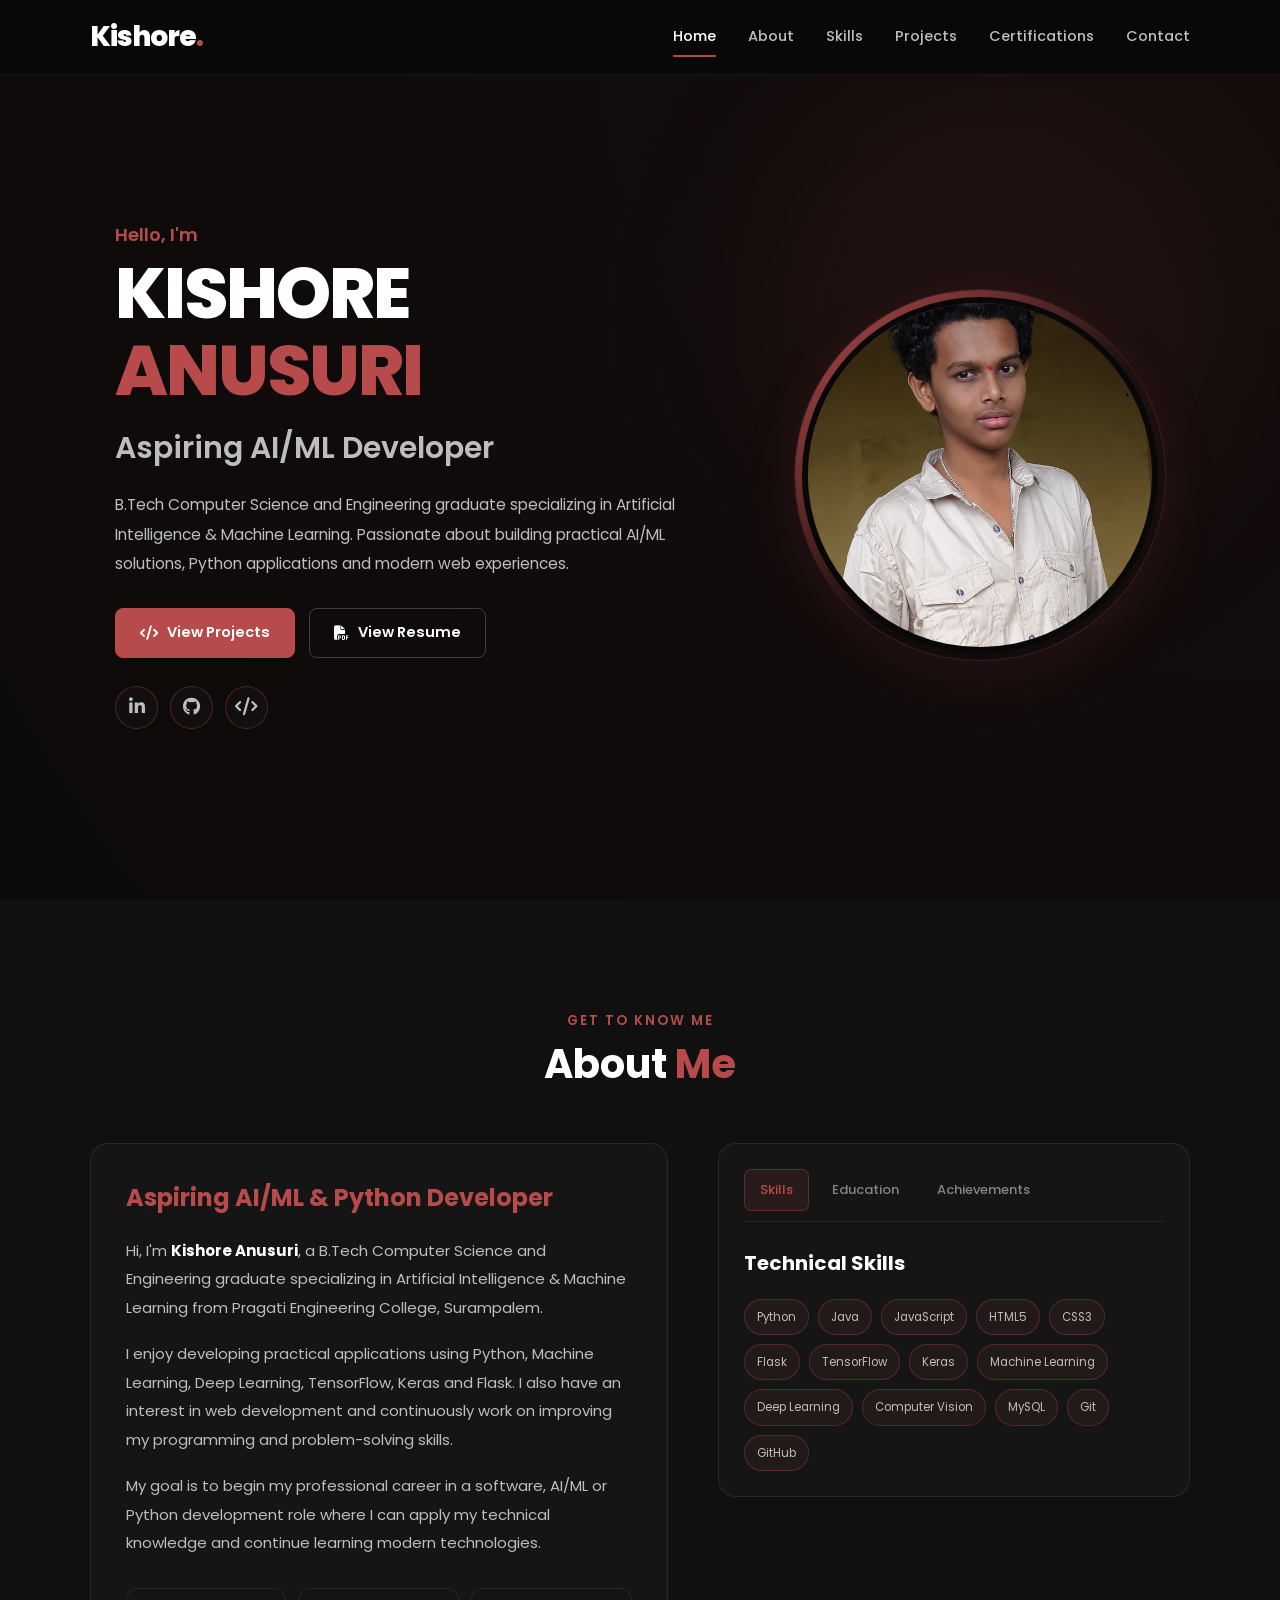
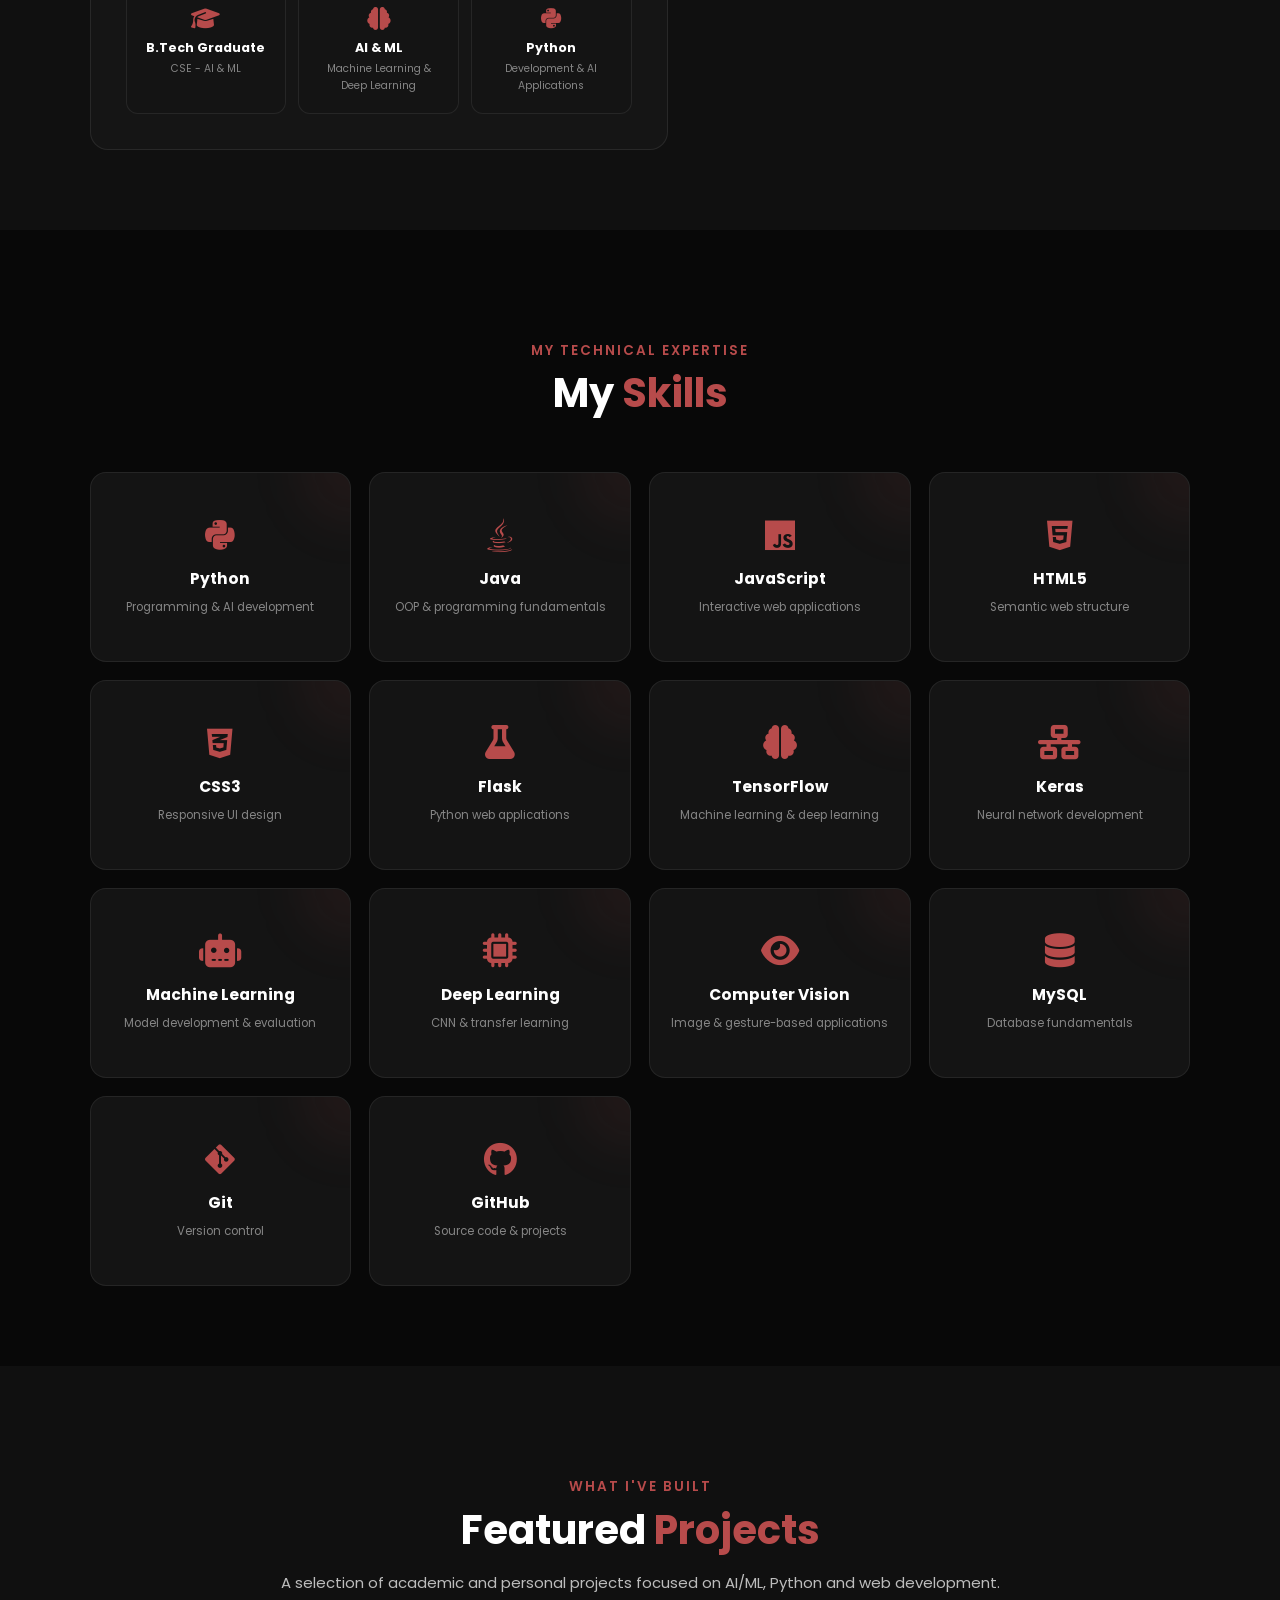
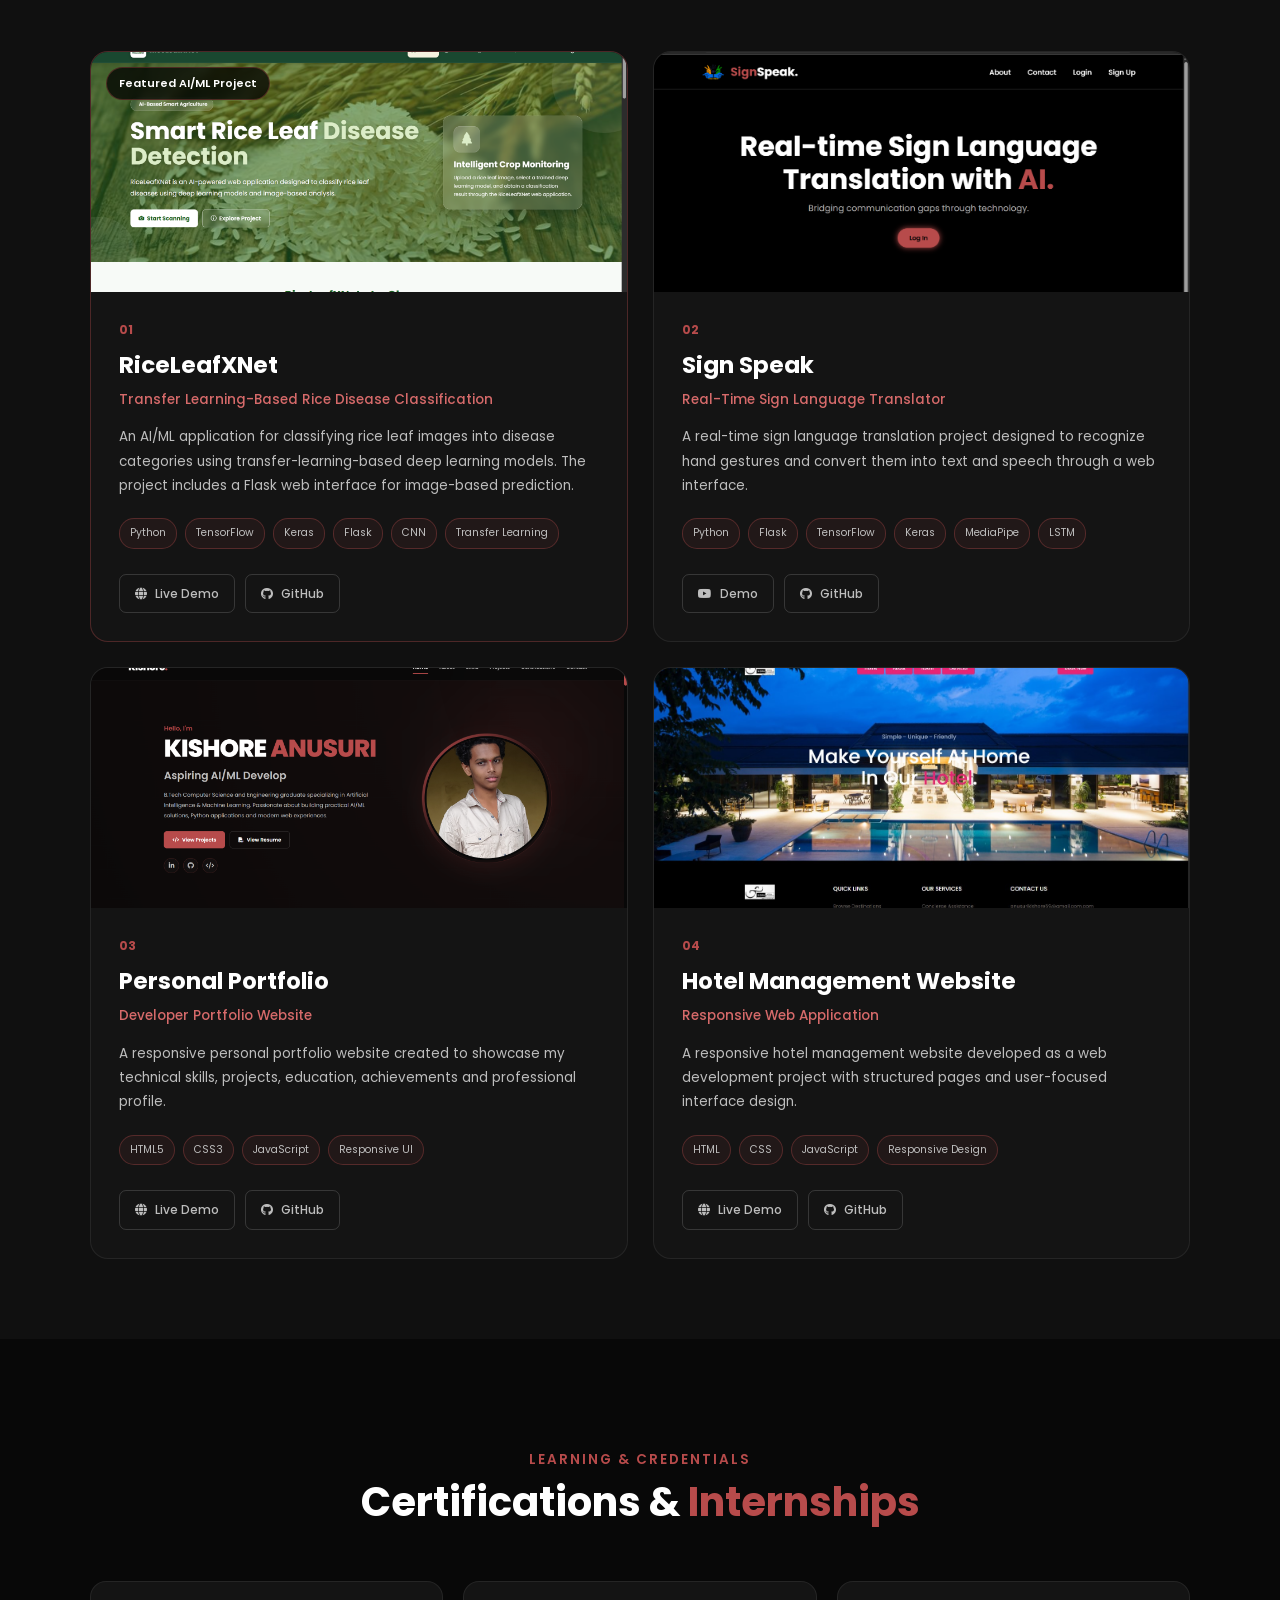
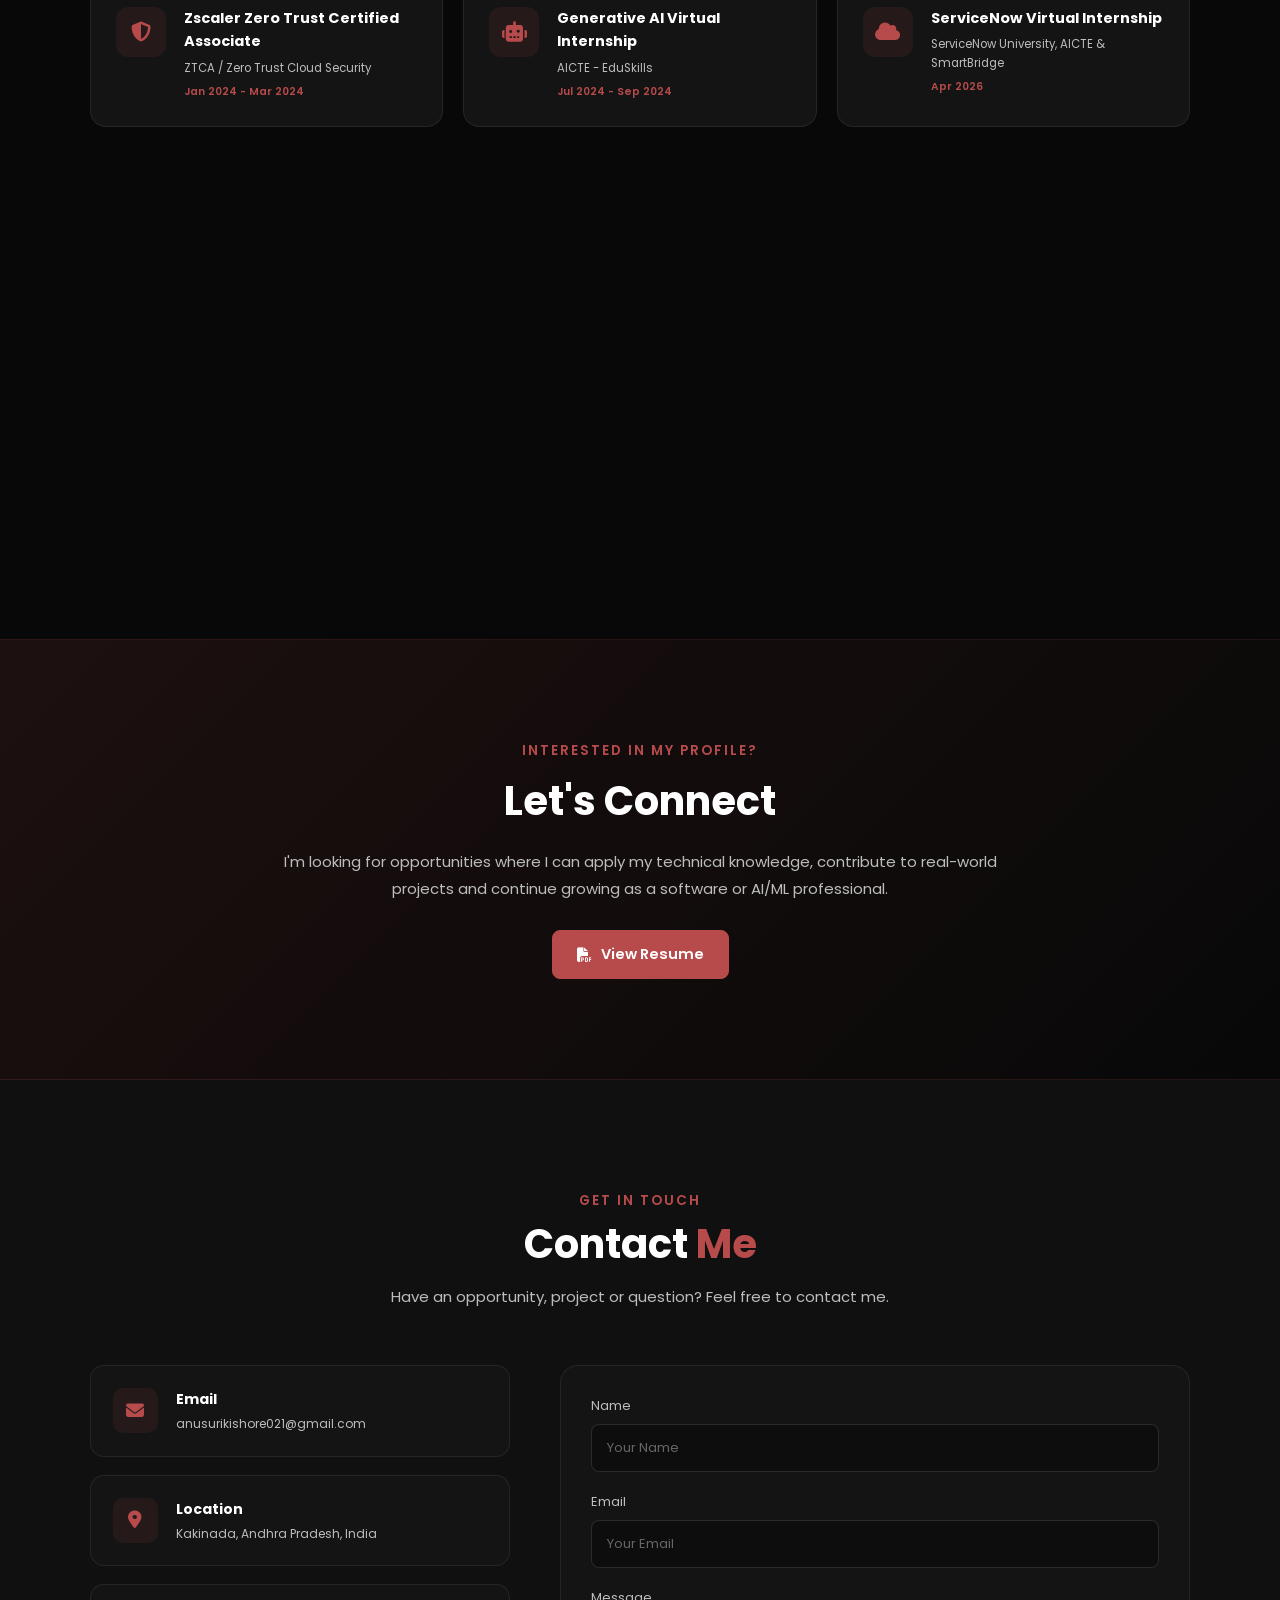
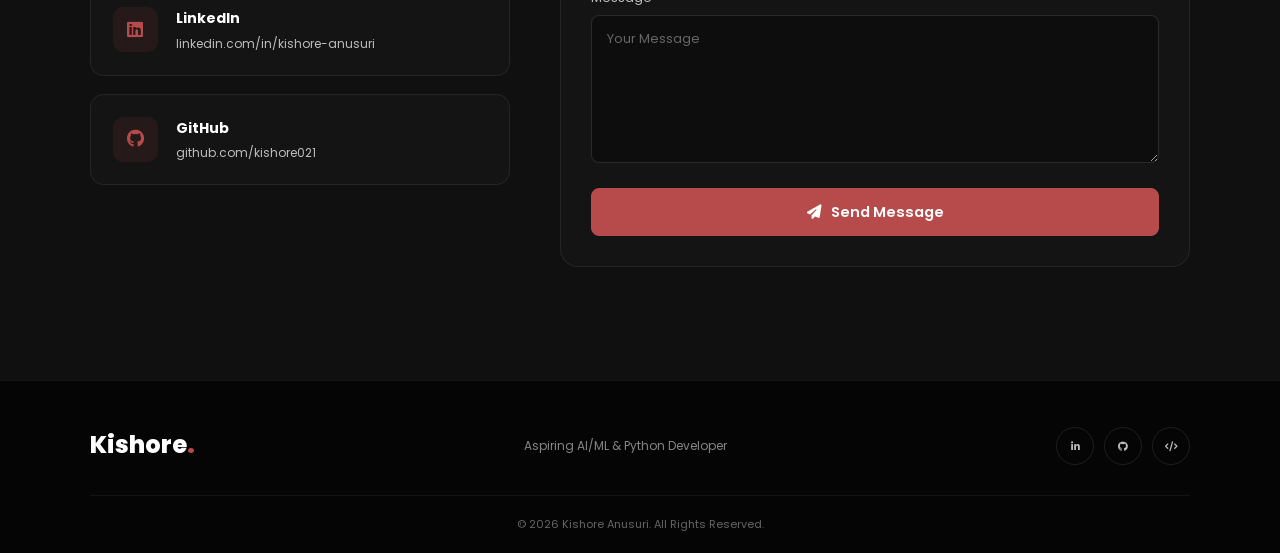
==== kishoreportfolio-main/kishore portfolio/index.html @ e3eb878f "Add files via upload" ====
<!DOCTYPE html>
<html lang="en">
<head>
    <meta charset="UTF-8">

    <meta name="viewport"
          content="width=device-width, initial-scale=1.0">

    <meta name="description"
          content="Kishore Anusuri - B.Tech CSE AI & ML Graduate, Aspiring AI/ML and Python Developer Portfolio.">

    <meta name="author"
          content="Kishore Anusuri">

    <title>Kishore Anusuri | Aspiring AI/ML & Python Developer</title>

    <!-- Google Font -->
    <link rel="preconnect"
          href="https://fonts.googleapis.com">

    <link rel="preconnect"
          href="https://fonts.gstatic.com"
          crossorigin>

    <link href="https://fonts.googleapis.com/css2?family=Poppins:wght@300;400;500;600;700;800&display=swap"
          rel="stylesheet">

    <!-- Font Awesome -->
    <link rel="stylesheet"
          href="https://cdnjs.cloudflare.com/ajax/libs/font-awesome/6.5.2/css/all.min.css">

    <!-- Main CSS -->
    <link rel="stylesheet"
          href="style.css">
</head>

<body>

<!-- =========================================================
     HEADER
========================================================= -->

<header class="header">

    <a href="#home"
       class="logo">
        Kishore<span>.</span>
    </a>

    <nav class="navbar"
         id="navbar">

        <a href="#home"
           class="nav-link active">
            Home
        </a>

        <a href="#about"
           class="nav-link">
            About
        </a>

        <a href="#skills"
           class="nav-link">
            Skills
        </a>

        <a href="#projects"
           class="nav-link">
            Projects
        </a>

        <a href="#certifications"
           class="nav-link">
            Certifications
        </a>

        <a href="#contact"
           class="nav-link">
            Contact
        </a>

    </nav>

    <button class="menu-toggle"
            id="menu-toggle"
            aria-label="Open navigation menu"
            aria-expanded="false">

        <i class="fas fa-bars"></i>

    </button>

</header>


<!-- =========================================================
     HOME
========================================================= -->

<section class="home section"
         id="home">

    <div class="home-content">

        <p class="home-greeting">
            Hello, I'm
        </p>

        <h1>
            KISHORE <span>ANUSURI</span>
        </h1>

        <h2 class="typing-text">
            <span id="typing"></span>
        </h2>

        <p class="home-description">
            B.Tech Computer Science and Engineering graduate
            specializing in Artificial Intelligence & Machine Learning.
            Passionate about building practical AI/ML solutions,
            Python applications and modern web experiences.
        </p>

        <div class="home-buttons">

            <a href="#projects"
               class="btn primary-btn">

                <i class="fas fa-code"></i>

                View Projects

            </a>

            <a href="kishore.pdf"
               class="btn secondary-btn"
               target="_blank"
               rel="noopener noreferrer">

                <i class="fas fa-file-pdf"></i>

                View Resume

            </a>

        </div>

        <!-- Social Links -->

        <div class="social-icons">

            <a href="https://www.linkedin.com/in/kishore-anusuri"
               target="_blank"
               rel="noopener noreferrer"
               aria-label="LinkedIn">

                <i class="fab fa-linkedin-in"></i>

            </a>

            <a href="https://github.com/kishore021"
               target="_blank"
               rel="noopener noreferrer"
               aria-label="GitHub">

                <i class="fab fa-github"></i>

            </a>

            <a href="https://leetcode.com/u/Kishore_8421/"
               target="_blank"
               rel="noopener noreferrer"
               aria-label="LeetCode">

                <i class="fas fa-code"></i>

            </a>

        </div>

    </div>


    <!-- Profile Image -->

    <div class="home-image">

        <div class="image-wrapper">

            <img src="images/main.jpg"
                 alt="Kishore Anusuri">

        </div>

    </div>

</section>


<!-- =========================================================
     ABOUT
========================================================= -->

<section class="about section"
         id="about">

    <div class="section-heading">

        <p class="section-subtitle">
            Get To Know Me
        </p>

        <h2>
            About <span>Me</span>
        </h2>

    </div>


    <div class="about-container">

        <div class="about-content">

            <h3>
                Aspiring AI/ML & Python Developer
            </h3>

            <p>
                Hi, I'm <strong>Kishore Anusuri</strong>, a B.Tech
                Computer Science and Engineering graduate specializing
                in Artificial Intelligence & Machine Learning from
                Pragati Engineering College, Surampalem.
            </p>

            <p>
                I enjoy developing practical applications using
                Python, Machine Learning, Deep Learning, TensorFlow,
                Keras and Flask. I also have an interest in web
                development and continuously work on improving my
                programming and problem-solving skills.
            </p>

            <p>
                My goal is to begin my professional career in a
                software, AI/ML or Python development role where I can
                apply my technical knowledge and continue learning
                modern technologies.
            </p>


            <div class="about-highlights">

                <div class="highlight-card">

                    <i class="fas fa-graduation-cap"></i>

                    <div>

                        <h4>
                            B.Tech Graduate
                        </h4>

                        <p>
                            CSE - AI & ML
                        </p>

                    </div>

                </div>


                <div class="highlight-card">

                    <i class="fas fa-brain"></i>

                    <div>

                        <h4>
                            AI & ML
                        </h4>

                        <p>
                            Machine Learning & Deep Learning
                        </p>

                    </div>

                </div>


                <div class="highlight-card">

                    <i class="fab fa-python"></i>

                    <div>

                        <h4>
                            Python
                        </h4>

                        <p>
                            Development & AI Applications
                        </p>

                    </div>

                </div>

            </div>

        </div>


        <!-- ABOUT TABS -->

        <div class="about-tabs">

            <div class="tab-buttons">

                <button class="tab-btn active"
                        data-tab="skills-tab">

                    Skills

                </button>

                <button class="tab-btn"
                        data-tab="education-tab">

                    Education

                </button>

                <button class="tab-btn"
                        data-tab="achievement-tab">

                    Achievements

                </button>

            </div>


            <!-- Skills -->

            <div class="tab-content active"
                 id="skills-tab">

                <h3>
                    Technical Skills
                </h3>

                <div class="mini-skills">

                    <span>Python</span>
                    <span>Java</span>
                    <span>JavaScript</span>
                    <span>HTML5</span>
                    <span>CSS3</span>
                    <span>Flask</span>
                    <span>TensorFlow</span>
                    <span>Keras</span>
                    <span>Machine Learning</span>
                    <span>Deep Learning</span>
                    <span>Computer Vision</span>
                    <span>MySQL</span>
                    <span>Git</span>
                    <span>GitHub</span>

                </div>

            </div>


            <!-- Education -->

            <div class="tab-content"
                 id="education-tab">

                <h3>
                    Education
                </h3>

                <div class="education-item">

                    <span class="education-year">
                        2023 - 2026
                    </span>

                    <h4>
                        B.Tech - Computer Science & Engineering
                        (AI & ML)
                    </h4>

                    <p>
                        Pragati Engineering College, Surampalem
                    </p>

                </div>


                <div class="education-item">

                    <span class="education-year">
                        2020 - 2023
                    </span>

                    <h4>
                        Diploma in Computer Engineering
                    </h4>

                    <p>
                        Nuzvid Polytechnic College,
                        Venkatadripuram
                    </p>

                </div>


                <div class="education-item">

                    <span class="education-year">
                        2015 - 2020
                    </span>

                    <h4>
                        SSC
                    </h4>

                    <p>
                        ZPP High School, Andhra Pradesh
                    </p>

                </div>

            </div>


            <!-- Achievements -->

            <div class="tab-content"
                 id="achievement-tab">

                <h3>
                    Achievements
                </h3>

                <ul class="achievement-list">

                    <li>

                        <i class="fas fa-trophy"></i>

                        <span>
                            Outstanding performance at department
                            technical expo for a weather forecasting
                            project using web technologies and Weather API.
                        </span>

                    </li>


                    <li>

                        <i class="fas fa-users"></i>

                        <span>
                            Coordinated and managed the
                            <strong>Logic Unlock</strong> event.
                        </span>

                    </li>


                    <li>

                        <i class="fas fa-code"></i>

                        <span>
                            Active problem-solving practice through
                            coding platforms and GitHub projects.
                        </span>

                    </li>


                    <li>

                        <i class="fas fa-microphone"></i>

                        <span>
                            Developed an Indian Sign Language
                            translation project and participated in
                            Smart India Hackathon at college level.
                        </span>

                    </li>

                </ul>

            </div>

        </div>

    </div>

</section>


<!-- =========================================================
     SKILLS
========================================================= -->

<section class="skills section"
         id="skills">

    <div class="section-heading">

        <p class="section-subtitle">
            My Technical Expertise
        </p>

        <h2>
            My <span>Skills</span>
        </h2>

    </div>


    <div class="skills-grid">

        <div class="skill-card">

            <i class="fab fa-python"></i>

            <h3>Python</h3>

            <p>
                Programming & AI development
            </p>

        </div>


        <div class="skill-card">

            <i class="fab fa-java"></i>

            <h3>Java</h3>

            <p>
                OOP & programming fundamentals
            </p>

        </div>


        <div class="skill-card">

            <i class="fab fa-js"></i>

            <h3>JavaScript</h3>

            <p>
                Interactive web applications
            </p>

        </div>


        <div class="skill-card">

            <i class="fab fa-html5"></i>

            <h3>HTML5</h3>

            <p>
                Semantic web structure
            </p>

        </div>


        <div class="skill-card">

            <i class="fab fa-css3-alt"></i>

            <h3>CSS3</h3>

            <p>
                Responsive UI design
            </p>

        </div>


        <div class="skill-card">

            <i class="fas fa-flask"></i>

            <h3>Flask</h3>

            <p>
                Python web applications
            </p>

        </div>


        <div class="skill-card">

            <i class="fas fa-brain"></i>

            <h3>TensorFlow</h3>

            <p>
                Machine learning & deep learning
            </p>

        </div>


        <div class="skill-card">

            <i class="fas fa-network-wired"></i>

            <h3>Keras</h3>

            <p>
                Neural network development
            </p>

        </div>


        <div class="skill-card">

            <i class="fas fa-robot"></i>

            <h3>Machine Learning</h3>

            <p>
                Model development & evaluation
            </p>

        </div>


        <div class="skill-card">

            <i class="fas fa-microchip"></i>

            <h3>Deep Learning</h3>

            <p>
                CNN & transfer learning
            </p>

        </div>


        <div class="skill-card">

            <i class="fas fa-eye"></i>

            <h3>Computer Vision</h3>

            <p>
                Image & gesture-based applications
            </p>

        </div>


        <div class="skill-card">

            <i class="fas fa-database"></i>

            <h3>MySQL</h3>

            <p>
                Database fundamentals
            </p>

        </div>


        <div class="skill-card">

            <i class="fab fa-git-alt"></i>

            <h3>Git</h3>

            <p>
                Version control
            </p>

        </div>


        <div class="skill-card">

            <i class="fab fa-github"></i>

            <h3>GitHub</h3>

            <p>
                Source code & projects
            </p>

        </div>

    </div>

</section>


<!-- =========================================================
     PROJECTS
========================================================= -->

<section class="projects section"
         id="projects">

    <div class="section-heading">

        <p class="section-subtitle">
            What I've Built
        </p>

        <h2>
            Featured <span>Projects</span>
        </h2>

        <p class="section-description">
            A selection of academic and personal projects
            focused on AI/ML, Python and web development.
        </p>

    </div>


    <div class="projects-grid">


        <!-- =================================================
             PROJECT 1 - RICELEAFXNET
        ================================================== -->

        <article class="project-card featured-project">

            <div class="project-image">

                <img src="images/riceleafxnet.png"
                     alt="RiceLeafXNet Rice Disease Classification">

                <div class="project-overlay">

                    <span>
                        Featured AI/ML Project
                    </span>

                </div>

            </div>


            <div class="project-content">

                <div class="project-number">
                    01
                </div>

                <h3>
                    RiceLeafXNet
                </h3>

                <h4>
                    Transfer Learning-Based Rice Disease Classification
                </h4>

                <p>
                    An AI/ML application for classifying rice leaf
                    images into disease categories using
                    transfer-learning-based deep learning models.
                    The project includes a Flask web interface for
                    image-based prediction.
                </p>


                <div class="tech-tags">

                    <span>Python</span>
                    <span>TensorFlow</span>
                    <span>Keras</span>
                    <span>Flask</span>
                    <span>CNN</span>
                    <span>Transfer Learning</span>

                </div>


                <div class="project-links">

<a href="https://www.youtube.com/watch?v=RVtiCz2SGIY"
   class="project-btn"
   target="_blank"
   rel="noopener noreferrer"
   aria-label="RiceLeafXNet Live Demo">
    <i class="fas fa-globe"></i>
    Live Demo
</a>


                    <a href="https://github.com/kishore021"
                       target="_blank"
                       rel="noopener noreferrer"
                       class="project-btn">

                        <i class="fab fa-github"></i>

                        GitHub

                    </a>

                </div>

            </div>

        </article>


        <!-- =================================================
             PROJECT 2 - SIGN SPEAK
        ================================================== -->

        <article class="project-card">

            <div class="project-image">

                <img src="images/signspeak.png"
                     alt="Sign Speak Sign Language Translator">

            </div>


            <div class="project-content">

                <div class="project-number">
                    02
                </div>

                <h3>
                    Sign Speak
                </h3>

                <h4>
                    Real-Time Sign Language Translator
                </h4>

                <p>
                    A real-time sign language translation project
                    designed to recognize hand gestures and convert
                    them into text and speech through a web interface.
                </p>


                <div class="tech-tags">

                    <span>Python</span>
                    <span>Flask</span>
                    <span>TensorFlow</span>
                    <span>Keras</span>
                    <span>MediaPipe</span>
                    <span>LSTM</span>

                </div>


                <div class="project-links">

                    <a href="https://youtu.be/cgldqH_4-zY"
                       target="_blank"
                       rel="noopener noreferrer"
                       class="project-btn">

                        <i class="fab fa-youtube"></i>

                        Demo

                    </a>


                    <a href="https://github.com/Kishore021/SignSpeak-Professional"
                       target="_blank"
                       rel="noopener noreferrer"
                       class="project-btn">

                        <i class="fab fa-github"></i>

                        GitHub

                    </a>

                </div>

            </div>

        </article>


        <!-- =================================================
             PROJECT 3 - PORTFOLIO
        ================================================== -->

        <article class="project-card">

            <div class="project-image">

                <img src="images/portfolio.png"
                     alt="Kishore Portfolio Website">

            </div>


            <div class="project-content">

                <div class="project-number">
                    03
                </div>

                <h3>
                    Personal Portfolio
                </h3>

                <h4>
                    Developer Portfolio Website
                </h4>

                <p>
                    A responsive personal portfolio website created
                    to showcase my technical skills, projects,
                    education, achievements and professional profile.
                </p>


                <div class="tech-tags">

                    <span>HTML5</span>
                    <span>CSS3</span>
                    <span>JavaScript</span>
                    <span>Responsive UI</span>

                </div>


                <div class="project-links">

                    <a href="https://kishore021-portfolio.netlify.app/"
                       target="_blank"
                       rel="noopener noreferrer"
                       class="project-btn">

                        <i class="fas fa-globe"></i>

                        Live Demo

                    </a>


                    <a href="https://github.com/kishore021/kishoreportfolio"
                       target="_blank"
                       rel="noopener noreferrer"
                       class="project-btn">

                        <i class="fab fa-github"></i>

                        GitHub

                    </a>

                </div>

            </div>

        </article>


        <!-- =================================================
             PROJECT 4 - HOTEL MANAGEMENT
        ================================================== -->

        <article class="project-card">

            <div class="project-image">

                <img src="images/hotelmanagement.jpg"
                     alt="Hotel Management Website">

            </div>


            <div class="project-content">

                <div class="project-number">
                    04
                </div>

                <h3>
                    Hotel Management Website
                </h3>

                <h4>
                    Responsive Web Application
                </h4>

                <p>
                    A responsive hotel management website developed
                    as a web development project with structured
                    pages and user-focused interface design.
                </p>


                <div class="tech-tags">

                    <span>HTML</span>
                    <span>CSS</span>
                    <span>JavaScript</span>
                    <span>Responsive Design</span>

                </div>


                <div class="project-links">

                    <a href="https://hotel-management-sample-website.netlify.app/"
                       target="_blank"
                       rel="noopener noreferrer"
                       class="project-btn">

                        <i class="fas fa-globe"></i>

                        Live Demo

                    </a>


                    <a href="https://github.com/Kishore021/hotel"
                       target="_blank"
                       rel="noopener noreferrer"
                       class="project-btn">

                        <i class="fab fa-github"></i>

                        GitHub

                    </a>

                </div>

            </div>

        </article>

    </div>

</section>


<!-- =========================================================
     CERTIFICATIONS
========================================================= -->

<section class="certifications section"
         id="certifications">

    <div class="section-heading">

        <p class="section-subtitle">
            Learning & Credentials
        </p>

        <h2>
            Certifications & <span>Internships</span>
        </h2>

    </div>


    <div class="certifications-grid">


        <div class="certification-card">

            <div class="cert-icon">
                <i class="fas fa-shield-halved"></i>
            </div>

            <div>

                <h3>
                    Zscaler Zero Trust Certified Associate
                </h3>

                <p>
                    ZTCA / Zero Trust Cloud Security
                </p>

                <span>
                    Jan 2024 - Mar 2024
                </span>

            </div>

        </div>


        <div class="certification-card">

            <div class="cert-icon">
                <i class="fas fa-robot"></i>
            </div>

            <div>

                <h3>
                    Generative AI Virtual Internship
                </h3>

                <p>
                    AICTE - EduSkills
                </p>

                <span>
                    Jul 2024 - Sep 2024
                </span>

            </div>

        </div>


        <div class="certification-card">

            <div class="cert-icon">
                <i class="fas fa-cloud"></i>
            </div>

            <div>

                <h3>
                    ServiceNow Virtual Internship
                </h3>

                <p>
                    ServiceNow University,
                    AICTE & SmartBridge
                </p>

                <span>
                    Apr 2026
                </span>

            </div>

        </div>

    </div>

</section>


<!-- =========================================================
     RESUME CTA
========================================================= -->

<section class="resume-section">

    <div class="resume-content">

        <p class="section-subtitle">
            Interested in My Profile?
        </p>

        <h2>
            Let's Connect
        </h2>

        <p>
            I'm looking for opportunities where I can apply my
            technical knowledge, contribute to real-world projects
            and continue growing as a software or AI/ML professional.
        </p>

        <a href="kishore.pdf"
           class="btn primary-btn"
           target="_blank"
           rel="noopener noreferrer">

            <i class="fas fa-file-pdf"></i>

            View Resume

        </a>

    </div>

</section>


<!-- =========================================================
     CONTACT
========================================================= -->

<section class="contact section"
         id="contact">

    <div class="section-heading">

        <p class="section-subtitle">
            Get In Touch
        </p>

        <h2>
            Contact <span>Me</span>
        </h2>

        <p class="section-description">
            Have an opportunity, project or question?
            Feel free to contact me.
        </p>

    </div>


    <div class="contact-container">

        <div class="contact-info">

            <div class="contact-item">

                <i class="fas fa-envelope"></i>

                <div>

                    <h3>
                        Email
                    </h3>

                    <a href="mailto:anusurikishore021@gmail.com">
                        anusurikishore021@gmail.com
                    </a>

                </div>

            </div>


            <div class="contact-item">

                <i class="fas fa-location-dot"></i>

                <div>

                    <h3>
                        Location
                    </h3>

                    <p>
                        Kakinada, Andhra Pradesh, India
                    </p>

                </div>

            </div>


            <div class="contact-item">

                <i class="fab fa-linkedin"></i>

                <div>

                    <h3>
                        LinkedIn
                    </h3>

                    <a href="https://www.linkedin.com/in/kishore-anusuri"
                       target="_blank"
                       rel="noopener noreferrer">

                        linkedin.com/in/kishore-anusuri

                    </a>

                </div>

            </div>


            <div class="contact-item">

                <i class="fab fa-github"></i>

                <div>

                    <h3>
                        GitHub
                    </h3>

                    <a href="https://github.com/kishore021"
                       target="_blank"
                       rel="noopener noreferrer">

                        github.com/kishore021

                    </a>

                </div>

            </div>

        </div>


        <!-- Contact Form -->

        <form class="contact-form"
              id="contact-form"
              action="https://formsubmit.co/anusurikishore021@gmail.com"
              method="POST">

            <input type="hidden"
                   name="_subject"
                   value="New Portfolio Contact">

            <input type="hidden"
                   name="_captcha"
                   value="false">

            <input type="hidden"
                   name="_template"
                   value="table">


            <div class="form-group">

                <label for="name">
                    Name
                </label>

                <input type="text"
                       id="name"
                       name="name"
                       placeholder="Your Name"
                       required>

            </div>


            <div class="form-group">

                <label for="email">
                    Email
                </label>

                <input type="email"
                       id="email"
                       name="email"
                       placeholder="Your Email"
                       required>

            </div>


            <div class="form-group">

                <label for="message">
                    Message
                </label>

                <textarea id="message"
                          name="message"
                          rows="6"
                          placeholder="Your Message"
                          required></textarea>

            </div>


            <button type="submit"
                    class="btn primary-btn">

                <i class="fas fa-paper-plane"></i>

                Send Message

            </button>


            <p id="success-message"
               class="form-message success-message">

                Message sent successfully!

            </p>


            <p id="error-message"
               class="form-message error-message">

                Something went wrong. Please try again.

            </p>

        </form>

    </div>

</section>


<!-- =========================================================
     FOOTER
========================================================= -->

<footer class="footer">

    <div class="footer-content">

        <a href="#home"
           class="footer-logo">

            Kishore<span>.</span>

        </a>

        <p>
            Aspiring AI/ML & Python Developer
        </p>

        <div class="footer-social">

            <a href="https://www.linkedin.com/in/kishore-anusuri"
               target="_blank"
               rel="noopener noreferrer">

                <i class="fab fa-linkedin-in"></i>

            </a>

            <a href="https://github.com/kishore021"
               target="_blank"
               rel="noopener noreferrer">

                <i class="fab fa-github"></i>

            </a>

            <a href="https://leetcode.com/u/Kishore_8421/"
               target="_blank"
               rel="noopener noreferrer">

                <i class="fas fa-code"></i>

            </a>

        </div>

    </div>


    <div class="footer-bottom">

        <p>
            © 2026 Kishore Anusuri. All Rights Reserved.
        </p>

    </div>

</footer>


<!-- =========================================================
     BACK TO TOP
========================================================= -->

<button id="back-to-top"
        aria-label="Back to top">

    <i class="fas fa-arrow-up"></i>

</button>


<!-- Main JavaScript -->
<script src="script.js"></script>

</body>
</html>
---- kishoreportfolio-main/kishore portfolio/style.css ----
/* =========================================================
   KISHORE ANUSURI PORTFOLIO
   Main Stylesheet
========================================================= */

/* =========================================================
   GOOGLE FONT
========================================================= */

@import url('https://fonts.googleapis.com/css2?family=Poppins:wght@300;400;500;600;700;800&display=swap');


/* =========================================================
   ROOT VARIABLES
========================================================= */

:root {

    --bg-primary: #080808;
    --bg-secondary: #101010;
    --bg-card: #141414;
    --bg-card-light: #191919;

    --accent: #b74b4b;
    --accent-light: #d66a6a;
    --accent-dark: #8f3838;

    --text-primary: #ffffff;
    --text-secondary: #bdbdbd;
    --text-muted: #858585;

    --border: rgba(183, 75, 75, 0.35);
    --border-hover: rgba(183, 75, 75, 0.8);

    --shadow: 0 10px 35px rgba(0, 0, 0, 0.45);
    --accent-shadow: 0 10px 35px rgba(183, 75, 75, 0.18);

    --transition: 0.3s ease;

    --max-width: 1200px;
}


/* =========================================================
   GLOBAL RESET
========================================================= */

* {
    margin: 0;
    padding: 0;
    box-sizing: border-box;
}


html {
    font-size: 62.5%;
    scroll-behavior: smooth;
    scroll-padding-top: 90px;
}


body {
    width: 100%;
    min-height: 100vh;

    background:
        radial-gradient(
            circle at top right,
            rgba(183, 75, 75, 0.08),
            transparent 35%
        ),
        var(--bg-primary);

    color: var(--text-primary);

    font-family: 'Poppins', sans-serif;

    line-height: 1.6;

    overflow-x: hidden;
}


body.menu-open {
    overflow: hidden;
}


img {
    display: block;
    max-width: 100%;
}


a {
    color: inherit;
    text-decoration: none;
}


button,
input,
textarea {
    font-family: inherit;
}


button {
    border: none;
}


section {
    width: 100%;
}


::selection {
    background: var(--accent);
    color: #ffffff;
}


/* =========================================================
   SCROLLBAR
========================================================= */

::-webkit-scrollbar {
    width: 8px;
}


::-webkit-scrollbar-track {
    background: var(--bg-primary);
}


::-webkit-scrollbar-thumb {
    background: var(--accent);
    border-radius: 20px;
}


::-webkit-scrollbar-thumb:hover {
    background: var(--accent-light);
}


/* =========================================================
   HEADER
========================================================= */

.header {
    position: fixed;

    top: 0;
    left: 0;

    width: 100%;
    height: 75px;

    padding: 0 7%;

    display: flex;

    align-items: center;
    justify-content: space-between;

    background: rgba(8, 8, 8, 0.88);

    backdrop-filter: blur(12px);

    border-bottom: 1px solid rgba(255, 255, 255, 0.06);

    z-index: 1000;

    transition: var(--transition);
}


.header.scrolled {
    background: rgba(8, 8, 8, 0.97);

    box-shadow:
        0 5px 25px rgba(0, 0, 0, 0.4);
}


/* =========================================================
   LOGO
========================================================= */

.logo {
    font-size: 2.8rem;

    font-weight: 800;

    letter-spacing: -1px;

    color: var(--text-primary);

    transition: var(--transition);
}


.logo span,
.footer-logo span {
    color: var(--accent);
}


.logo:hover {
    transform: translateY(-2px);
}


/* =========================================================
   NAVIGATION
========================================================= */

.navbar {
    display: flex;

    align-items: center;

    gap: 3.2rem;
}


.nav-link {
    position: relative;

    color: var(--text-secondary);

    font-size: 1.45rem;

    font-weight: 500;

    padding: 8px 0;

    transition: var(--transition);
}


.nav-link::after {
    content: "";

    position: absolute;

    left: 0;
    bottom: 0;

    width: 0;
    height: 2px;

    background: var(--accent);

    border-radius: 5px;

    transition: var(--transition);
}


.nav-link:hover,
.nav-link.active {
    color: #ffffff;
}


.nav-link:hover::after,
.nav-link.active::after {
    width: 100%;
}


/* =========================================================
   MOBILE MENU BUTTON
========================================================= */

.menu-toggle {
    display: none;

    width: 44px;
    height: 44px;

    border-radius: 10px;

    background: rgba(183, 75, 75, 0.1);

    border: 1px solid var(--border);

    color: var(--accent);

    font-size: 2rem;

    cursor: pointer;

    transition: var(--transition);
}


.menu-toggle:hover {
    background: var(--accent);

    color: #ffffff;
}


/* =========================================================
   GENERAL SECTION
========================================================= */

.section {
    min-height: 100vh;

    padding: 110px 7% 80px;

    max-width: 1500px;

    margin: auto;
}


/* =========================================================
   SECTION HEADING
========================================================= */

.section-heading {
    text-align: center;

    max-width: 750px;

    margin: 0 auto 55px;
}


.section-subtitle {
    color: var(--accent);

    font-size: 1.35rem;

    font-weight: 600;

    text-transform: uppercase;

    letter-spacing: 2px;

    margin-bottom: 8px;
}


.section-heading h2 {
    font-size: 4rem;

    font-weight: 700;

    line-height: 1.2;

    margin-bottom: 15px;
}


.section-heading h2 span {
    color: var(--accent);
}


.section-description {
    color: var(--text-secondary);

    font-size: 1.5rem;

    line-height: 1.8;
}


/* =========================================================
   BUTTONS
========================================================= */

.btn {
    display: inline-flex;

    align-items: center;
    justify-content: center;

    gap: 9px;

    min-height: 48px;

    padding: 12px 24px;

    border-radius: 8px;

    font-size: 1.45rem;

    font-weight: 600;

    cursor: pointer;

    transition: var(--transition);
}


.primary-btn {
    background: var(--accent);

    color: #ffffff;

    border: 1px solid var(--accent);
}


.primary-btn:hover {
    background: var(--accent-light);

    transform: translateY(-3px);

    box-shadow:
        0 12px 30px rgba(183, 75, 75, 0.25);
}


.secondary-btn {
    background: transparent;

    color: var(--text-primary);

    border: 1px solid rgba(255, 255, 255, 0.2);
}


.secondary-btn:hover {
    border-color: var(--accent);

    color: var(--accent);

    transform: translateY(-3px);
}


/* =========================================================
   HOME SECTION
========================================================= */

.home {
    max-width: none;

    min-height: 100vh;

    padding: 130px 9% 80px;

    display: flex;

    align-items: center;
    justify-content: center;

    gap: 9rem;

    position: relative;

    overflow: hidden;
}


.home::before {
    content: "";

    position: absolute;

    width: 450px;
    height: 450px;

    border-radius: 50%;

    background: rgba(183, 75, 75, 0.08);

    filter: blur(90px);

    top: 10%;
    right: 5%;

    pointer-events: none;
}


.home-content {
    max-width: 700px;

    z-index: 2;
}


.home-greeting {
    color: var(--accent);

    font-size: 1.8rem;

    font-weight: 600;

    margin-bottom: 5px;
}


.home-content h1 {
    font-size: clamp(4rem, 6vw, 7rem);

    line-height: 1.1;

    font-weight: 800;

    letter-spacing: -2px;

    margin-bottom: 15px;
}


.home-content h1 span {
    color: var(--accent);
}


.typing-text {
    font-size: clamp(2rem, 3vw, 3rem);

    min-height: 45px;

    color: var(--text-secondary);

    font-weight: 600;

    margin-bottom: 18px;
}


.typing-text span {
    color: var(--accent);
}


.home-description {
    color: var(--text-secondary);

    font-size: 1.55rem;

    max-width: 650px;

    line-height: 1.9;

    margin-bottom: 30px;
}


.home-buttons {
    display: flex;

    flex-wrap: wrap;

    gap: 14px;

    margin-bottom: 28px;
}


/* =========================================================
   SOCIAL ICONS
========================================================= */

.social-icons {
    display: flex;

    gap: 12px;
}


.social-icons a {
    width: 43px;
    height: 43px;

    display: flex;

    align-items: center;
    justify-content: center;

    border: 1px solid var(--border);

    border-radius: 50%;

    color: var(--text-secondary);

    font-size: 1.8rem;

    background: rgba(255, 255, 255, 0.02);

    transition: var(--transition);
}


.social-icons a:hover {
    color: #ffffff;

    background: var(--accent);

    border-color: var(--accent);

    transform: translateY(-4px);

    box-shadow: var(--accent-shadow);
}


/* =========================================================
   HOME IMAGE
========================================================= */

.home-image {
    position: relative;

    z-index: 2;
}


.image-wrapper {
    width: 370px;
    height: 370px;

    padding: 7px;

    border-radius: 50%;

    background:
        linear-gradient(
            135deg,
            var(--accent),
            transparent 55%
        );

    box-shadow:
        0 0 0 1px rgba(183, 75, 75, 0.2),
        0 20px 60px rgba(183, 75, 75, 0.12);
}


.image-wrapper img {
    width: 100%;
    height: 100%;

    object-fit: cover;

    border-radius: 50%;

    border: 6px solid var(--bg-primary);

    transition: var(--transition);
}


.image-wrapper:hover img {
    transform: scale(1.03);
}


/* =========================================================
   ABOUT SECTION
========================================================= */

.about {
    background: var(--bg-secondary);

    max-width: none;
}


.about-container {
    max-width: var(--max-width);

    margin: auto;

    display: grid;

    grid-template-columns: 1.1fr 0.9fr;

    gap: 50px;

    align-items: start;
}


.about-content {
    padding: 35px;

    background: rgba(255, 255, 255, 0.025);

    border: 1px solid rgba(255, 255, 255, 0.08);

    border-radius: 18px;
}


.about-content h3 {
    color: var(--accent);

    font-size: 2.4rem;

    margin-bottom: 20px;
}


.about-content > p {
    color: var(--text-secondary);

    font-size: 1.5rem;

    line-height: 1.9;

    margin-bottom: 18px;
}


.about-content strong {
    color: #ffffff;
}


/* =========================================================
   ABOUT HIGHLIGHTS
========================================================= */

.about-highlights {
    display: grid;

    grid-template-columns: repeat(3, 1fr);

    gap: 12px;

    margin-top: 30px;
}


.highlight-card {
    padding: 18px;

    background: var(--bg-card);

    border: 1px solid rgba(255, 255, 255, 0.08);

    border-radius: 12px;

    display: flex;

    flex-direction: column;

    align-items: center;

    text-align: center;

    gap: 8px;

    transition: var(--transition);
}


.highlight-card:hover {
    transform: translateY(-5px);

    border-color: var(--border-hover);

    box-shadow: var(--accent-shadow);
}


.highlight-card i {
    font-size: 2.3rem;

    color: var(--accent);
}


.highlight-card h4 {
    font-size: 1.25rem;

    margin-bottom: 3px;
}


.highlight-card p {
    color: var(--text-muted);

    font-size: 1.05rem;
}


/* =========================================================
   ABOUT TABS
========================================================= */

.about-tabs {
    background: rgba(255, 255, 255, 0.025);

    border: 1px solid rgba(255, 255, 255, 0.08);

    border-radius: 18px;

    padding: 25px;
}


.tab-buttons {
    display: flex;

    gap: 8px;

    margin-bottom: 25px;

    border-bottom: 1px solid rgba(255, 255, 255, 0.08);

    padding-bottom: 10px;
}


.tab-btn {
    background: transparent;

    color: var(--text-muted);

    padding: 10px 15px;

    border-radius: 7px;

    font-size: 1.3rem;

    font-weight: 500;

    cursor: pointer;

    transition: var(--transition);
}


.tab-btn:hover {
    color: #ffffff;
}


.tab-btn.active {
    background: rgba(183, 75, 75, 0.12);

    color: var(--accent);

    border: 1px solid var(--border);
}


.tab-content {
    display: none;

    animation: fadeIn 0.35s ease;
}


.tab-content.active {
    display: block;
}


.tab-content h3 {
    font-size: 2rem;

    margin-bottom: 20px;
}


/* =========================================================
   MINI SKILLS
========================================================= */

.mini-skills {
    display: flex;

    flex-wrap: wrap;

    gap: 9px;
}


.mini-skills span {
    padding: 8px 12px;

    border-radius: 20px;

    font-size: 1.15rem;

    color: var(--text-secondary);

    background: rgba(183, 75, 75, 0.08);

    border: 1px solid var(--border);

    transition: var(--transition);
}


.mini-skills span:hover {
    color: #ffffff;

    background: var(--accent);

    border-color: var(--accent);
}


/* =========================================================
   EDUCATION
========================================================= */

.education-item {
    padding: 18px 0;

    border-bottom: 1px solid rgba(255, 255, 255, 0.08);
}


.education-item:last-child {
    border-bottom: none;
}


.education-year {
    display: inline-block;

    color: var(--accent);

    font-size: 1.15rem;

    font-weight: 600;

    margin-bottom: 5px;
}


.education-item h4 {
    font-size: 1.4rem;

    margin-bottom: 4px;
}


.education-item p {
    color: var(--text-muted);

    font-size: 1.2rem;
}


/* =========================================================
   ACHIEVEMENTS
========================================================= */

.achievement-list {
    list-style: none;

    display: flex;

    flex-direction: column;

    gap: 18px;
}


.achievement-list li {
    display: flex;

    gap: 12px;

    color: var(--text-secondary);

    font-size: 1.35rem;

    line-height: 1.7;
}


.achievement-list i {
    color: var(--accent);

    margin-top: 4px;
}


.achievement-list strong {
    color: #ffffff;
}


/* =========================================================
   SKILLS SECTION
========================================================= */

.skills {
    background: var(--bg-primary);

    max-width: none;
}


.skills-grid {
    max-width: var(--max-width);

    margin: auto;

    display: grid;

    grid-template-columns:
        repeat(4, minmax(0, 1fr));

    gap: 18px;
}


.skill-card {
    min-height: 190px;

    padding: 28px 20px;

    display: flex;

    flex-direction: column;

    align-items: center;

    justify-content: center;

    text-align: center;

    background: var(--bg-card);

    border: 1px solid rgba(255, 255, 255, 0.07);

    border-radius: 16px;

    transition: var(--transition);

    position: relative;

    overflow: hidden;
}


.skill-card::before {
    content: "";

    position: absolute;

    width: 100px;
    height: 100px;

    border-radius: 50%;

    background: rgba(183, 75, 75, 0.08);

    filter: blur(25px);

    top: -50px;
    right: -50px;
}


.skill-card:hover {
    transform: translateY(-8px);

    border-color: var(--border-hover);

    box-shadow: var(--accent-shadow);
}


.skill-card i {
    font-size: 3.4rem;

    color: var(--accent);

    margin-bottom: 15px;

    transition: var(--transition);
}


.skill-card:hover i {
    transform: scale(1.1);
}


.skill-card h3 {
    font-size: 1.55rem;

    margin-bottom: 7px;
}


.skill-card p {
    color: var(--text-muted);

    font-size: 1.15rem;
}


/* =========================================================
   PROJECTS
========================================================= */

.projects {
    background: var(--bg-secondary);

    max-width: none;
}


.projects-grid {
    max-width: var(--max-width);

    margin: auto;

    display: grid;

    grid-template-columns:
        repeat(2, minmax(0, 1fr));

    gap: 25px;
}


.project-card {
    background: var(--bg-card);

    border: 1px solid rgba(255, 255, 255, 0.07);

    border-radius: 18px;

    overflow: hidden;

    transition: var(--transition);

    display: flex;

    flex-direction: column;
}


.project-card:hover {
    transform: translateY(-8px);

    border-color: var(--border-hover);

    box-shadow: var(--accent-shadow);
}


.featured-project {
    border-color: rgba(183, 75, 75, 0.35);
}


/* =========================================================
   PROJECT IMAGE
========================================================= */

.project-image {
    height: 240px;

    overflow: hidden;

    position: relative;

    background: #0c0c0c;
}


.project-image img {
    width: 100%;
    height: 100%;

    object-fit: cover;

    transition: transform 0.5s ease;
}


.project-card:hover .project-image img {
    transform: scale(1.06);
}


.project-overlay {
    position: absolute;

    top: 15px;
    left: 15px;

    padding: 7px 12px;

    border-radius: 20px;

    background: rgba(0, 0, 0, 0.75);

    backdrop-filter: blur(5px);

    border: 1px solid var(--border);

    color: #ffffff;

    font-size: 1.1rem;

    font-weight: 600;
}


/* =========================================================
   PROJECT CONTENT
========================================================= */

.project-content {
    padding: 28px;

    display: flex;

    flex-direction: column;

    flex: 1;
}


.project-number {
    color: var(--accent);

    font-size: 1.2rem;

    font-weight: 700;

    margin-bottom: 8px;
}


.project-content h3 {
    font-size: 2.3rem;

    margin-bottom: 5px;
}


.project-content h4 {
    color: var(--accent-light);

    font-size: 1.35rem;

    font-weight: 500;

    margin-bottom: 15px;
}


.project-content > p {
    color: var(--text-secondary);

    font-size: 1.35rem;

    line-height: 1.8;

    margin-bottom: 20px;
}


/* =========================================================
   TECH TAGS
========================================================= */

.tech-tags {
    display: flex;

    flex-wrap: wrap;

    gap: 8px;

    margin-bottom: 25px;
}


.tech-tags span {
    padding: 6px 10px;

    border-radius: 15px;

    background: rgba(183, 75, 75, 0.08);

    border: 1px solid var(--border);

    color: var(--text-secondary);

    font-size: 1.05rem;
}


/* =========================================================
   PROJECT LINKS
========================================================= */

.project-links {
    display: flex;

    flex-wrap: wrap;

    gap: 10px;

    margin-top: auto;
}


.project-btn {
    display: inline-flex;

    align-items: center;

    justify-content: center;

    gap: 8px;

    padding: 9px 15px;

    border-radius: 7px;

    background: transparent;

    border: 1px solid rgba(255, 255, 255, 0.15);

    color: var(--text-secondary);

    font-size: 1.2rem;

    font-weight: 500;

    transition: var(--transition);
}


.project-btn:hover {
    background: var(--accent);

    color: #ffffff;

    border-color: var(--accent);

    transform: translateY(-2px);
}


/* =========================================================
   RICELEAFXNET LIVE DEMO PLACEHOLDER
========================================================= */

.demo-placeholder {
    border-style: dashed;

    opacity: 0.9;
}


.demo-placeholder:hover {
    opacity: 1;
}


/* =========================================================
   CERTIFICATIONS
========================================================= */

.certifications {
    background: var(--bg-primary);

    max-width: none;
}


.certifications-grid {
    max-width: var(--max-width);

    margin: auto;

    display: grid;

    grid-template-columns:
        repeat(3, minmax(0, 1fr));

    gap: 20px;
}


.certification-card {
    display: flex;

    gap: 18px;

    padding: 25px;

    background: var(--bg-card);

    border: 1px solid rgba(255, 255, 255, 0.07);

    border-radius: 16px;

    transition: var(--transition);
}


.certification-card:hover {
    transform: translateY(-6px);

    border-color: var(--border-hover);

    box-shadow: var(--accent-shadow);
}


.cert-icon {
    width: 50px;
    height: 50px;

    min-width: 50px;

    display: flex;

    align-items: center;
    justify-content: center;

    border-radius: 12px;

    background: rgba(183, 75, 75, 0.1);

    color: var(--accent);

    font-size: 2rem;
}


.certification-card h3 {
    font-size: 1.45rem;

    margin-bottom: 5px;
}


.certification-card p {
    color: var(--text-secondary);

    font-size: 1.15rem;

    margin-bottom: 7px;
}


.certification-card span {
    color: var(--accent);

    font-size: 1.05rem;

    font-weight: 600;
}


/* =========================================================
   RESUME SECTION
========================================================= */

.resume-section {
    padding: 100px 7%;

    text-align: center;

    background:
        linear-gradient(
            135deg,
            rgba(183, 75, 75, 0.12),
            transparent
        );

    border-top: 1px solid rgba(183, 75, 75, 0.15);

    border-bottom: 1px solid rgba(183, 75, 75, 0.15);
}


.resume-content {
    max-width: 750px;

    margin: auto;
}


.resume-content h2 {
    font-size: 4rem;

    margin-bottom: 15px;
}


.resume-content > p:not(.section-subtitle) {
    color: var(--text-secondary);

    font-size: 1.5rem;

    line-height: 1.8;

    margin-bottom: 28px;
}


/* =========================================================
   CONTACT
========================================================= */

.contact {
    background: var(--bg-secondary);

    max-width: none;
}


.contact-container {
    max-width: var(--max-width);

    margin: auto;

    display: grid;

    grid-template-columns: 0.8fr 1.2fr;

    gap: 50px;

    align-items: start;
}


/* =========================================================
   CONTACT INFORMATION
========================================================= */

.contact-info {
    display: flex;

    flex-direction: column;

    gap: 18px;
}


.contact-item {
    display: flex;

    align-items: flex-start;

    gap: 18px;

    padding: 22px;

    background: var(--bg-card);

    border: 1px solid rgba(255, 255, 255, 0.07);

    border-radius: 14px;

    transition: var(--transition);
}


.contact-item:hover {
    border-color: var(--border-hover);

    transform: translateX(5px);
}


.contact-item > i {
    width: 45px;
    height: 45px;

    min-width: 45px;

    display: flex;

    align-items: center;
    justify-content: center;

    border-radius: 10px;

    background: rgba(183, 75, 75, 0.1);

    color: var(--accent);

    font-size: 1.8rem;
}


.contact-item h3 {
    font-size: 1.4rem;

    margin-bottom: 4px;
}


.contact-item p,
.contact-item a {
    color: var(--text-secondary);

    font-size: 1.2rem;
}


.contact-item a:hover {
    color: var(--accent);
}


/* =========================================================
   CONTACT FORM
========================================================= */

.contact-form {
    padding: 30px;

    background: var(--bg-card);

    border: 1px solid rgba(255, 255, 255, 0.07);

    border-radius: 18px;
}


.form-group {
    margin-bottom: 20px;
}


.form-group label {
    display: block;

    color: var(--text-secondary);

    font-size: 1.3rem;

    margin-bottom: 7px;
}


.form-group input,
.form-group textarea {
    width: 100%;

    padding: 13px 15px;

    background: #0d0d0d;

    color: #ffffff;

    border: 1px solid rgba(255, 255, 255, 0.12);

    border-radius: 8px;

    outline: none;

    font-size: 1.3rem;

    resize: vertical;

    transition: var(--transition);
}


.form-group input:focus,
.form-group textarea:focus {
    border-color: var(--accent);

    box-shadow:
        0 0 0 3px rgba(183, 75, 75, 0.08);
}


.form-group input::placeholder,
.form-group textarea::placeholder {
    color: #666666;
}


.contact-form button {
    width: 100%;
}


/* =========================================================
   FORM MESSAGES
========================================================= */

.form-message {
    display: none;

    margin-top: 15px;

    padding: 12px;

    border-radius: 7px;

    text-align: center;

    font-size: 1.25rem;
}


.success-message {
    color: #8fd19e;

    background: rgba(40, 167, 69, 0.08);

    border: 1px solid rgba(40, 167, 69, 0.2);
}


.error-message {
    color: #ff8f8f;

    background: rgba(220, 53, 69, 0.08);

    border: 1px solid rgba(220, 53, 69, 0.2);
}


/* =========================================================
   FOOTER
========================================================= */

.footer {
    background: #050505;

    padding: 45px 7% 20px;

    border-top: 1px solid rgba(255, 255, 255, 0.06);
}


.footer-content {
    max-width: var(--max-width);

    margin: auto;

    display: flex;

    align-items: center;

    justify-content: space-between;

    gap: 20px;
}


.footer-logo {
    font-size: 2.4rem;

    font-weight: 800;
}


.footer-content > p {
    color: var(--text-muted);

    font-size: 1.2rem;
}


.footer-social {
    display: flex;

    gap: 10px;
}


.footer-social a {
    width: 38px;
    height: 38px;

    display: flex;

    align-items: center;
    justify-content: center;

    border: 1px solid rgba(255, 255, 255, 0.1);

    border-radius: 50%;

    color: var(--text-secondary);

    transition: var(--transition);
}


.footer-social a:hover {
    background: var(--accent);

    color: #ffffff;

    border-color: var(--accent);
}


.footer-bottom {
    max-width: var(--max-width);

    margin: 30px auto 0;

    padding-top: 20px;

    border-top: 1px solid rgba(255, 255, 255, 0.06);

    text-align: center;
}


.footer-bottom p {
    color: #666666;

    font-size: 1.1rem;
}


/* =========================================================
   BACK TO TOP
========================================================= */

#back-to-top {
    position: fixed;

    right: 25px;
    bottom: 25px;

    width: 45px;
    height: 45px;

    display: flex;

    align-items: center;
    justify-content: center;

    border-radius: 10px;

    background: var(--accent);

    color: #ffffff;

    font-size: 1.6rem;

    cursor: pointer;

    opacity: 0;

    visibility: hidden;

    transform: translateY(15px);

    transition: var(--transition);

    z-index: 900;
}


#back-to-top.show {
    opacity: 1;

    visibility: visible;

    transform: translateY(0);
}


#back-to-top:hover {
    background: var(--accent-light);

    transform: translateY(-3px);
}


/* =========================================================
   IMAGE ERROR
========================================================= */

.image-error {
    opacity: 0.25;

    filter: grayscale(1);
}


/* =========================================================
   CARD HOVER
========================================================= */

.card-hover {
    transform: translateY(-5px);
}


/* =========================================================
   ANIMATIONS
========================================================= */

@keyframes fadeIn {

    from {
        opacity: 0;

        transform: translateY(8px);
    }

    to {
        opacity: 1;

        transform: translateY(0);
    }

}


/* =========================================================
   TABLET
========================================================= */

@media (max-width: 1100px) {

    .home {
        gap: 5rem;
    }


    .image-wrapper {
        width: 320px;
        height: 320px;
    }


    .navbar {
        gap: 2rem;
    }


    .skills-grid {
        grid-template-columns:
            repeat(3, minmax(0, 1fr));
    }


    .certifications-grid {
        grid-template-columns:
            repeat(2, minmax(0, 1fr));
    }

}


/* =========================================================
   MOBILE NAVIGATION
========================================================= */

@media (max-width: 900px) {

    .header {
        padding: 0 5%;
    }


    .menu-toggle {
        display: flex;

        align-items: center;

        justify-content: center;

        position: relative;

        z-index: 1100;
    }


    .navbar {
        position: fixed;

        top: 75px;
        right: -100%;

        width: min(320px, 85%);

        height: calc(100vh - 75px);

        padding: 35px 25px;

        display: flex;

        flex-direction: column;

        align-items: flex-start;

        gap: 20px;

        background: rgba(12, 12, 12, 0.98);

        backdrop-filter: blur(15px);

        border-left: 1px solid rgba(255, 255, 255, 0.08);

        transition: right 0.35s ease;

        z-index: 1050;
    }


    .navbar.active {
        right: 0;
    }


    .nav-link {
        width: 100%;

        font-size: 1.6rem;

        padding: 12px 5px;
    }


    .home {
        padding: 120px 7% 70px;

        flex-direction: column-reverse;

        text-align: center;

        gap: 45px;
    }


    .home-content {
        max-width: 750px;
    }


    .home-description {
        margin-left: auto;
        margin-right: auto;
    }


    .home-buttons {
        justify-content: center;
    }


    .social-icons {
        justify-content: center;
    }


    .about-container {
        grid-template-columns: 1fr;
    }


    .contact-container {
        grid-template-columns: 1fr;
    }

}


/* =========================================================
   MOBILE
========================================================= */

@media (max-width: 700px) {

    html {
        font-size: 58%;
    }


    .section {
        padding: 95px 5% 65px;
    }


    .section-heading {
        margin-bottom: 40px;
    }


    .section-heading h2 {
        font-size: 3.3rem;
    }


    .home {
        padding-left: 5%;

        padding-right: 5%;
    }


    .home-content h1 {
        font-size: clamp(3.5rem, 11vw, 5.5rem);

        letter-spacing: -1px;
    }


    .typing-text {
        font-size: 2rem;
    }


    .home-description {
        font-size: 1.4rem;
    }


    .image-wrapper {
        width: 270px;
        height: 270px;
    }


    .about-content {
        padding: 25px;
    }


    .about-highlights {
        grid-template-columns: 1fr;
    }


    .about-tabs {
        padding: 20px;
    }


    .tab-buttons {
        flex-wrap: wrap;
    }


    .skills-grid {
        grid-template-columns:
            repeat(2, minmax(0, 1fr));

        gap: 12px;
    }


    .skill-card {
        min-height: 160px;

        padding: 22px 12px;
    }


    .projects-grid {
        grid-template-columns: 1fr;
    }


    .project-image {
        height: 220px;
    }


    .certifications-grid {
        grid-template-columns: 1fr;
    }


    .resume-content h2 {
        font-size: 3.3rem;
    }


    .contact-form {
        padding: 22px;
    }


    .footer-content {
        flex-direction: column;

        text-align: center;
    }

}


/* =========================================================
   SMALL MOBILE
========================================================= */

@media (max-width: 450px) {

    .logo {
        font-size: 2.4rem;
    }


    .home {
        gap: 35px;
    }


    .image-wrapper {
        width: 230px;
        height: 230px;
    }


    .home-buttons {
        flex-direction: column;

        align-items: stretch;
    }


    .home-buttons .btn {
        width: 100%;
    }


    .skills-grid {
        grid-template-columns: 1fr;
    }


    .project-content {
        padding: 22px;
    }


    .project-links {
        flex-direction: column;
    }


    .project-btn {
        width: 100%;
    }


    .contact-item {
        padding: 18px;
    }


    #back-to-top {
        right: 15px;

        bottom: 15px;
    }

}


/* =========================================================
   ACCESSIBILITY
========================================================= */

a:focus-visible,
button:focus-visible,
input:focus-visible,
textarea:focus-visible {
    outline: 2px solid var(--accent-light);

    outline-offset: 3px;
}


/* =========================================================
   REDUCED MOTION
========================================================= */

@media (prefers-reduced-motion: reduce) {

    *,
    *::before,
    *::after {
        scroll-behavior: auto !important;

        transition-duration: 0.01ms !important;

        animation-duration: 0.01ms !important;

        animation-iteration-count: 1 !important;
    }

}
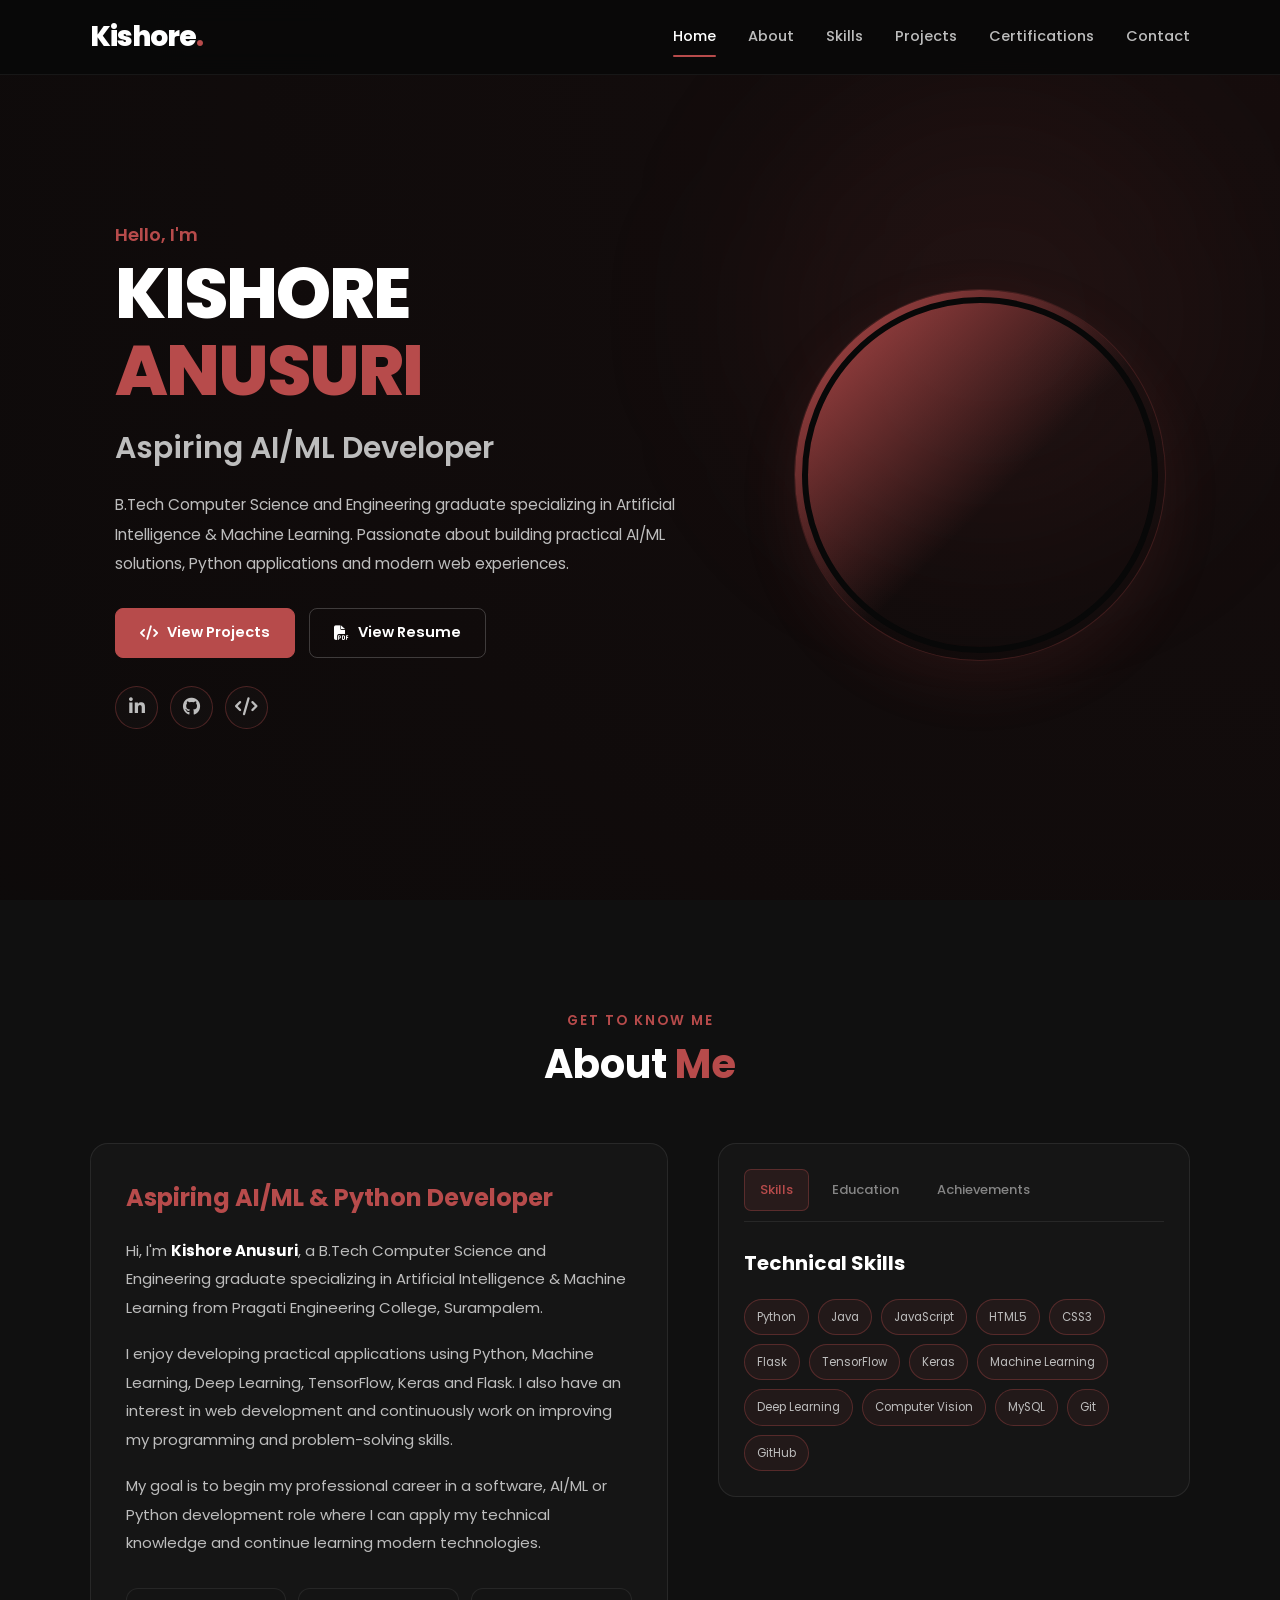
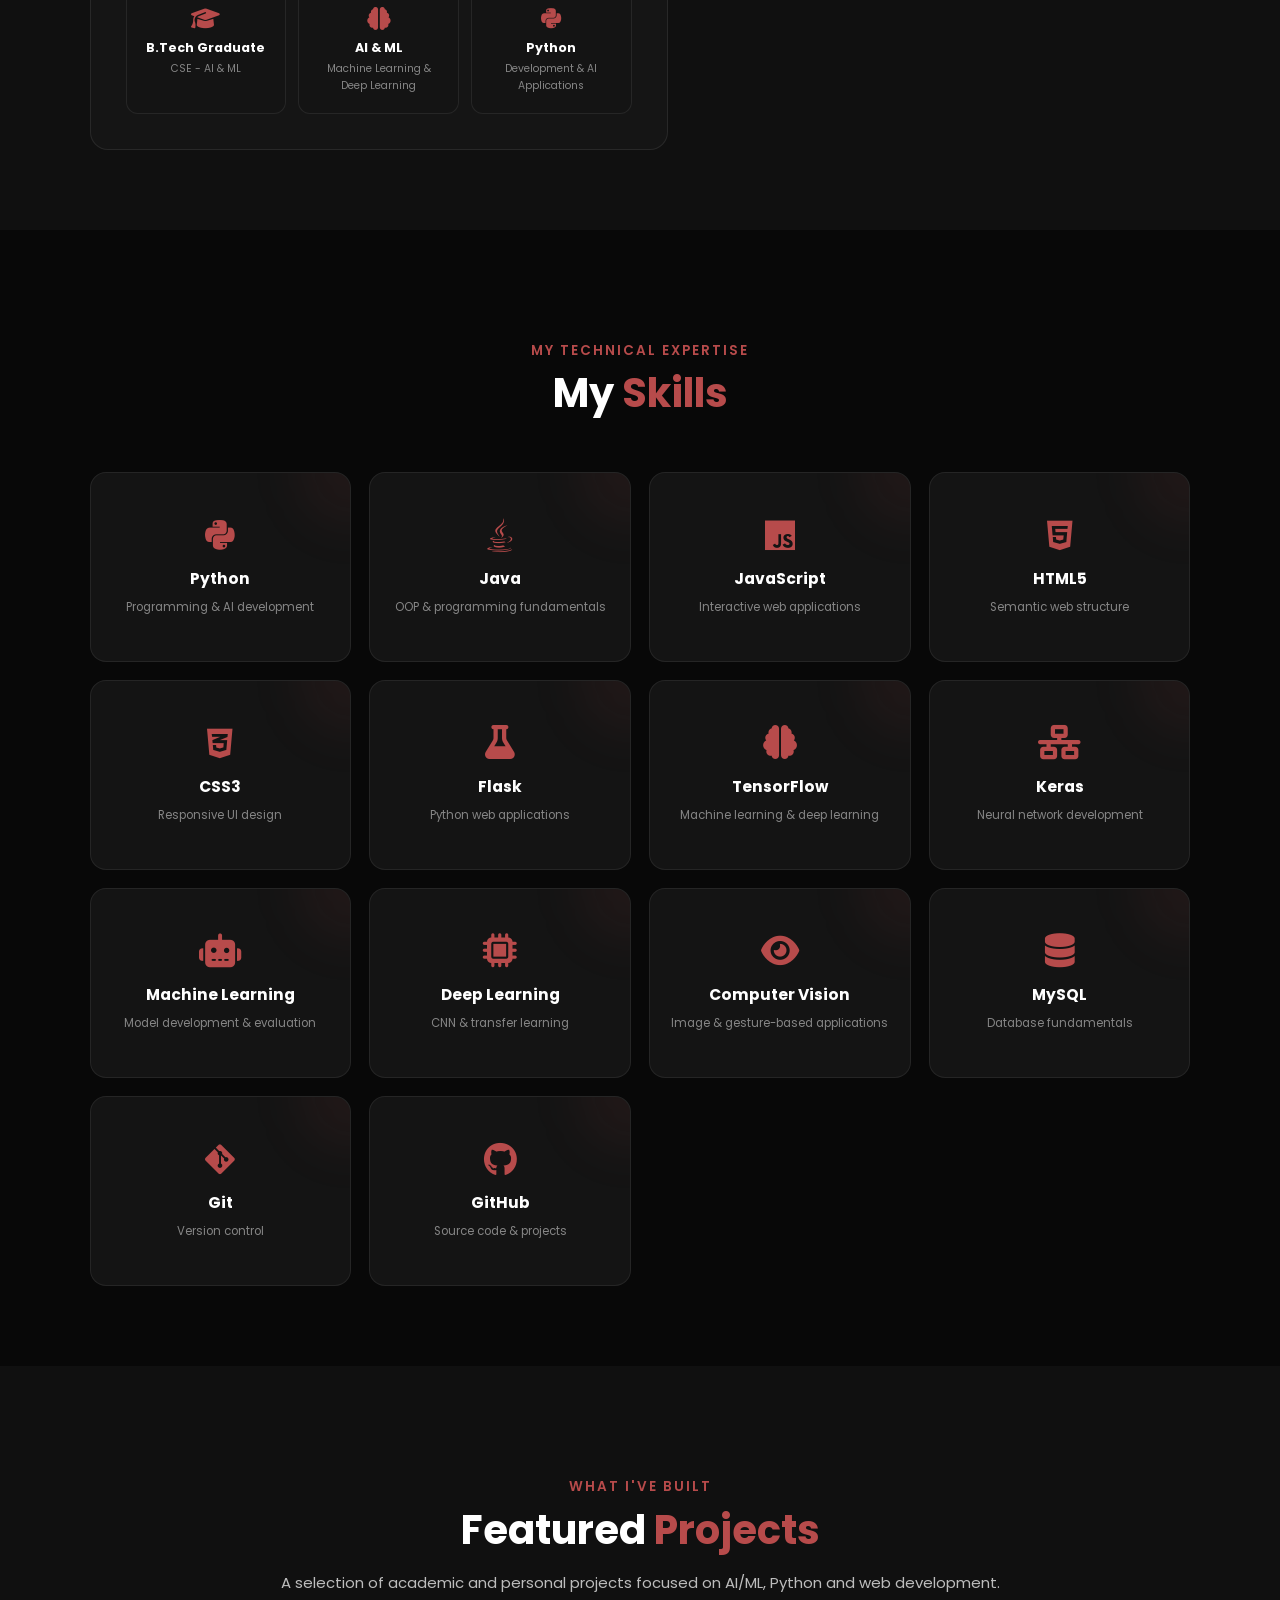
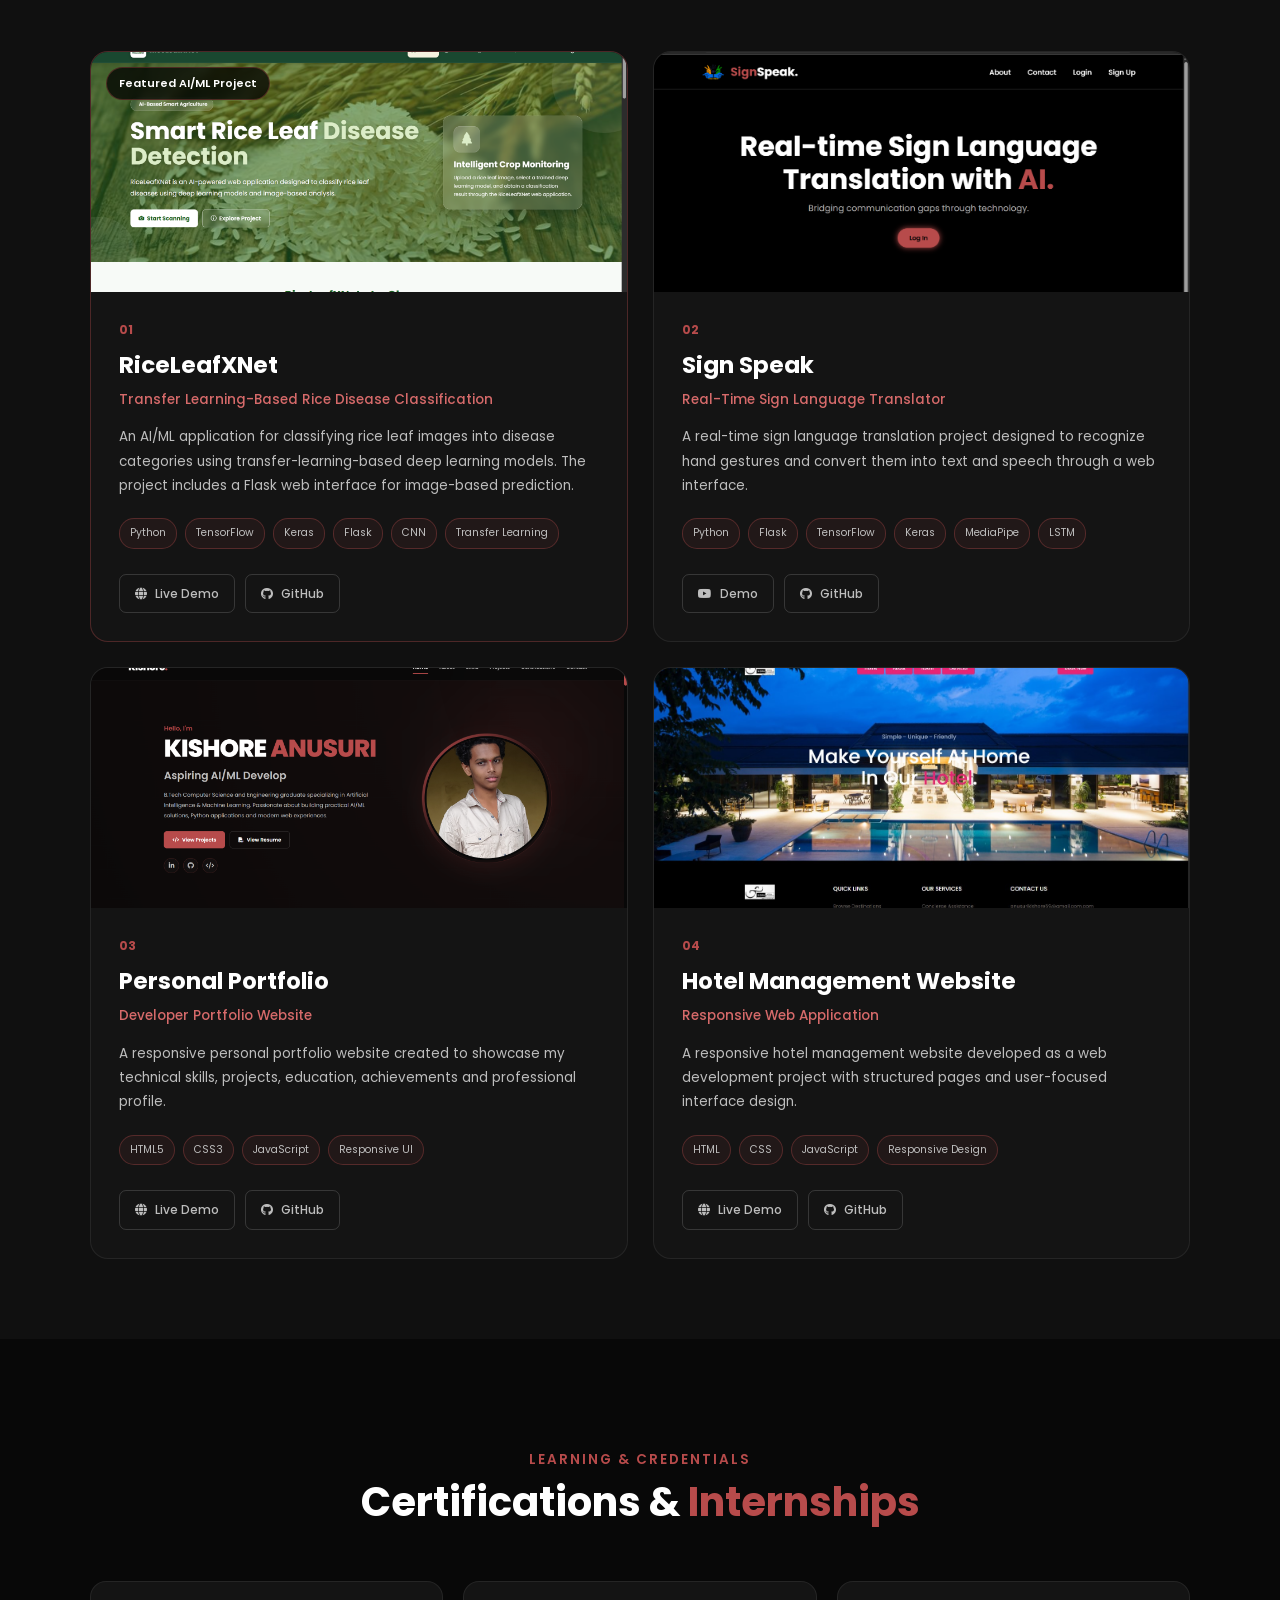
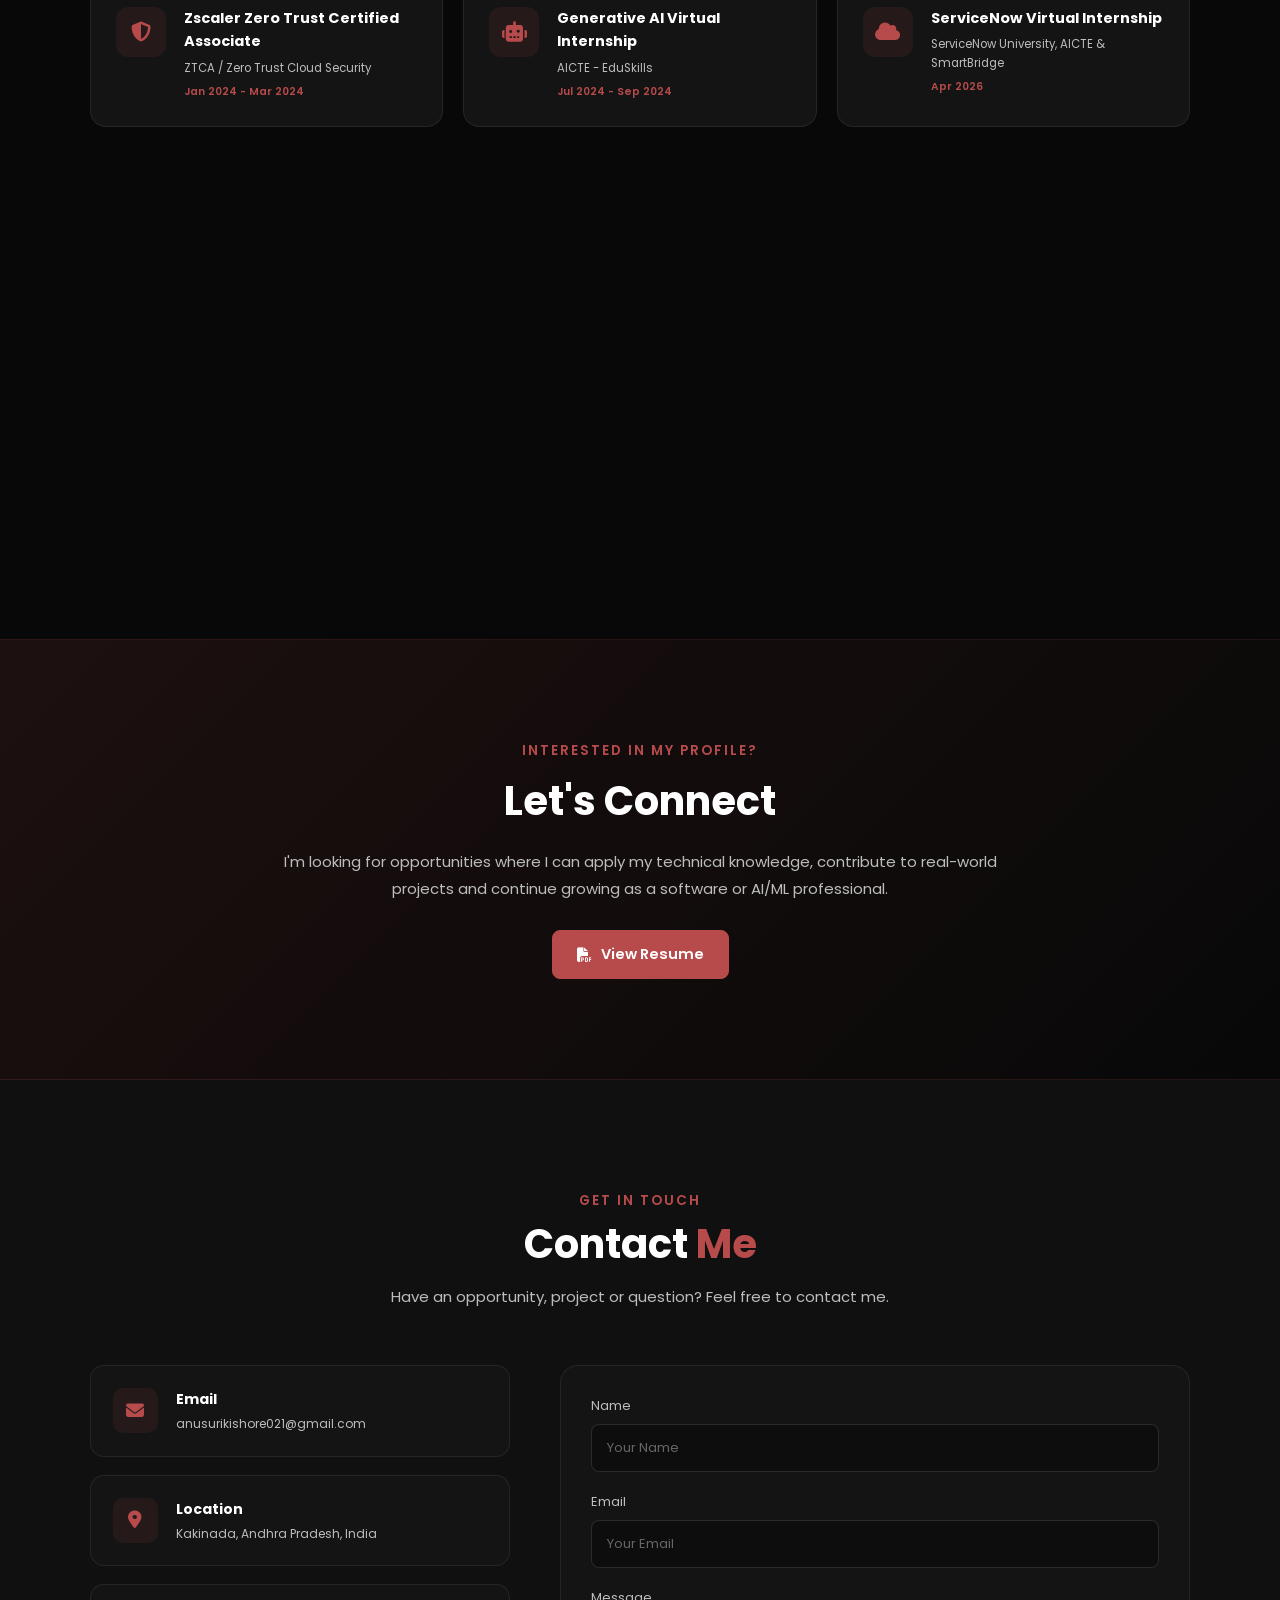
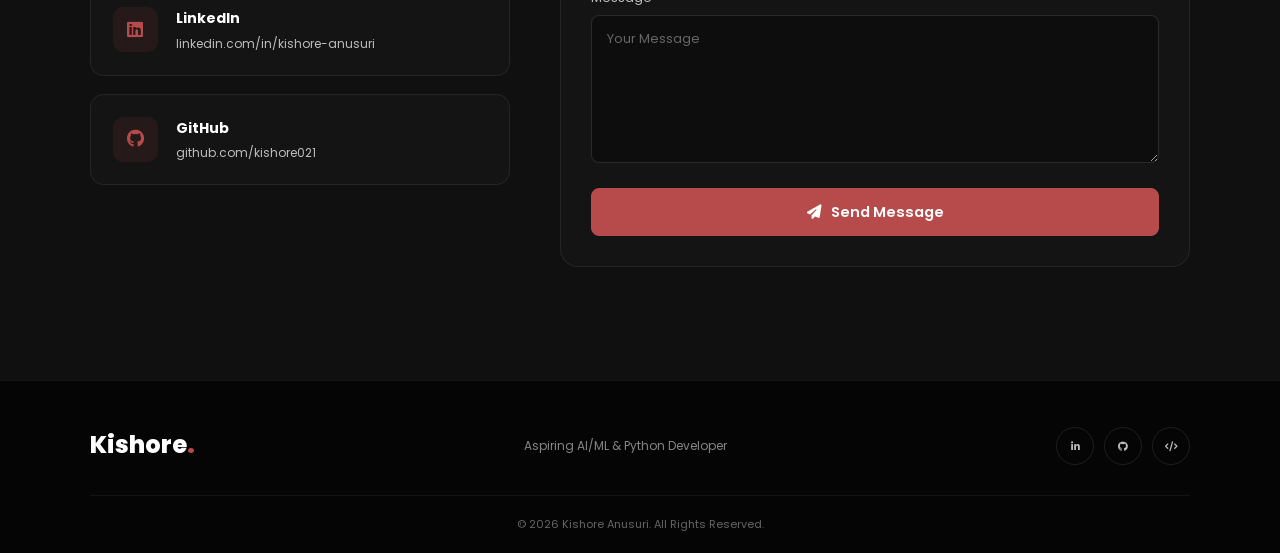
==== commit ef0f3907: "Add files via upload" ====
--- a/kishoreportfolio-main/kishore portfolio/index.html
+++ b/kishoreportfolio-main/kishore portfolio/index.html
@@ -188,7 +188,7 @@
 
         <div class="image-wrapper">
 
-            <img src="images/main.jpg"
+            <img src="images/main.png"
                  alt="Kishore Anusuri">
 
         </div>
@@ -813,7 +813,7 @@
 </a>
 
 
-                    <a href="https://github.com/kishore021"
+                    <a href="https://github.com/Kishore021/RiceLeafXNet"
                        target="_blank"
                        rel="noopener noreferrer"
                        class="project-btn">
@@ -1328,7 +1328,7 @@
 
         <form class="contact-form"
               id="contact-form"
-              action="https://formsubmit.co/anusurikishore021@gmail.com"
+              action="https://formsubmit.co/ajax/anusurikishore021@gmail.com"
               method="POST">
 
             <input type="hidden"
